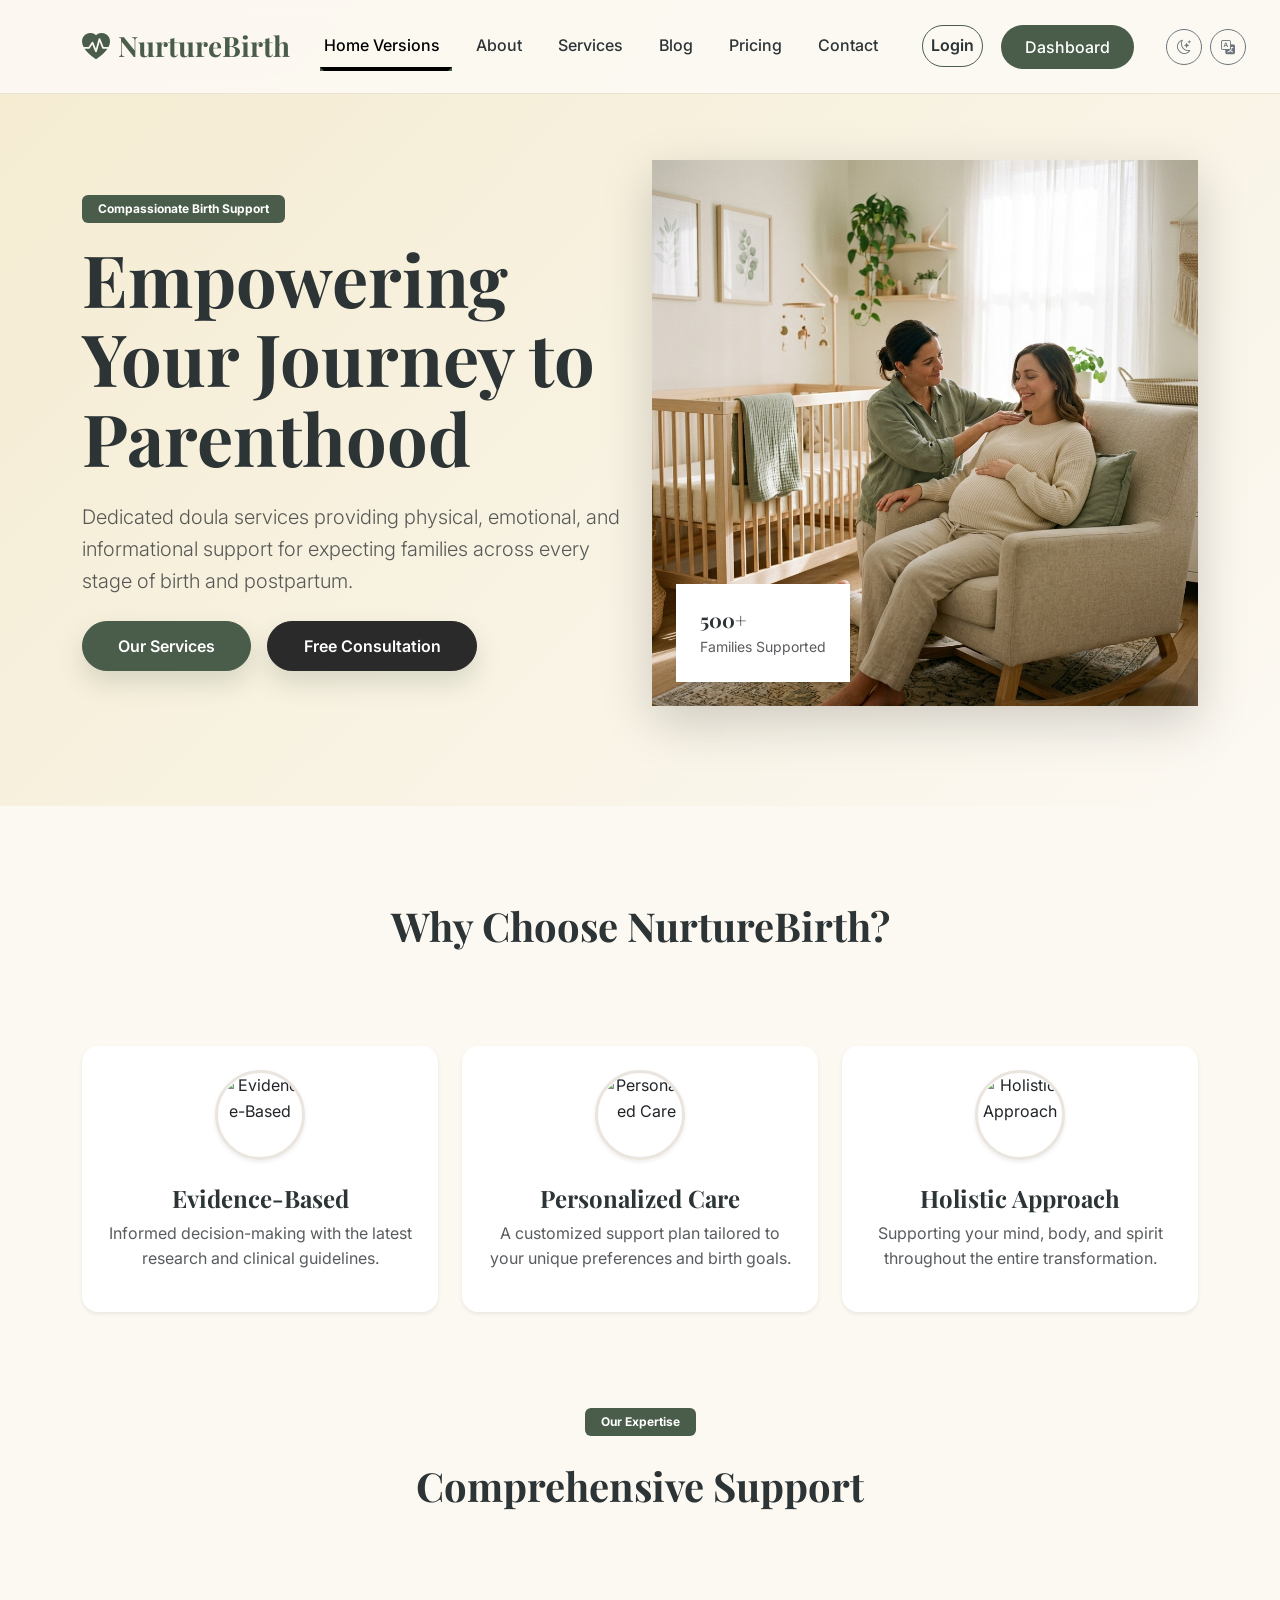
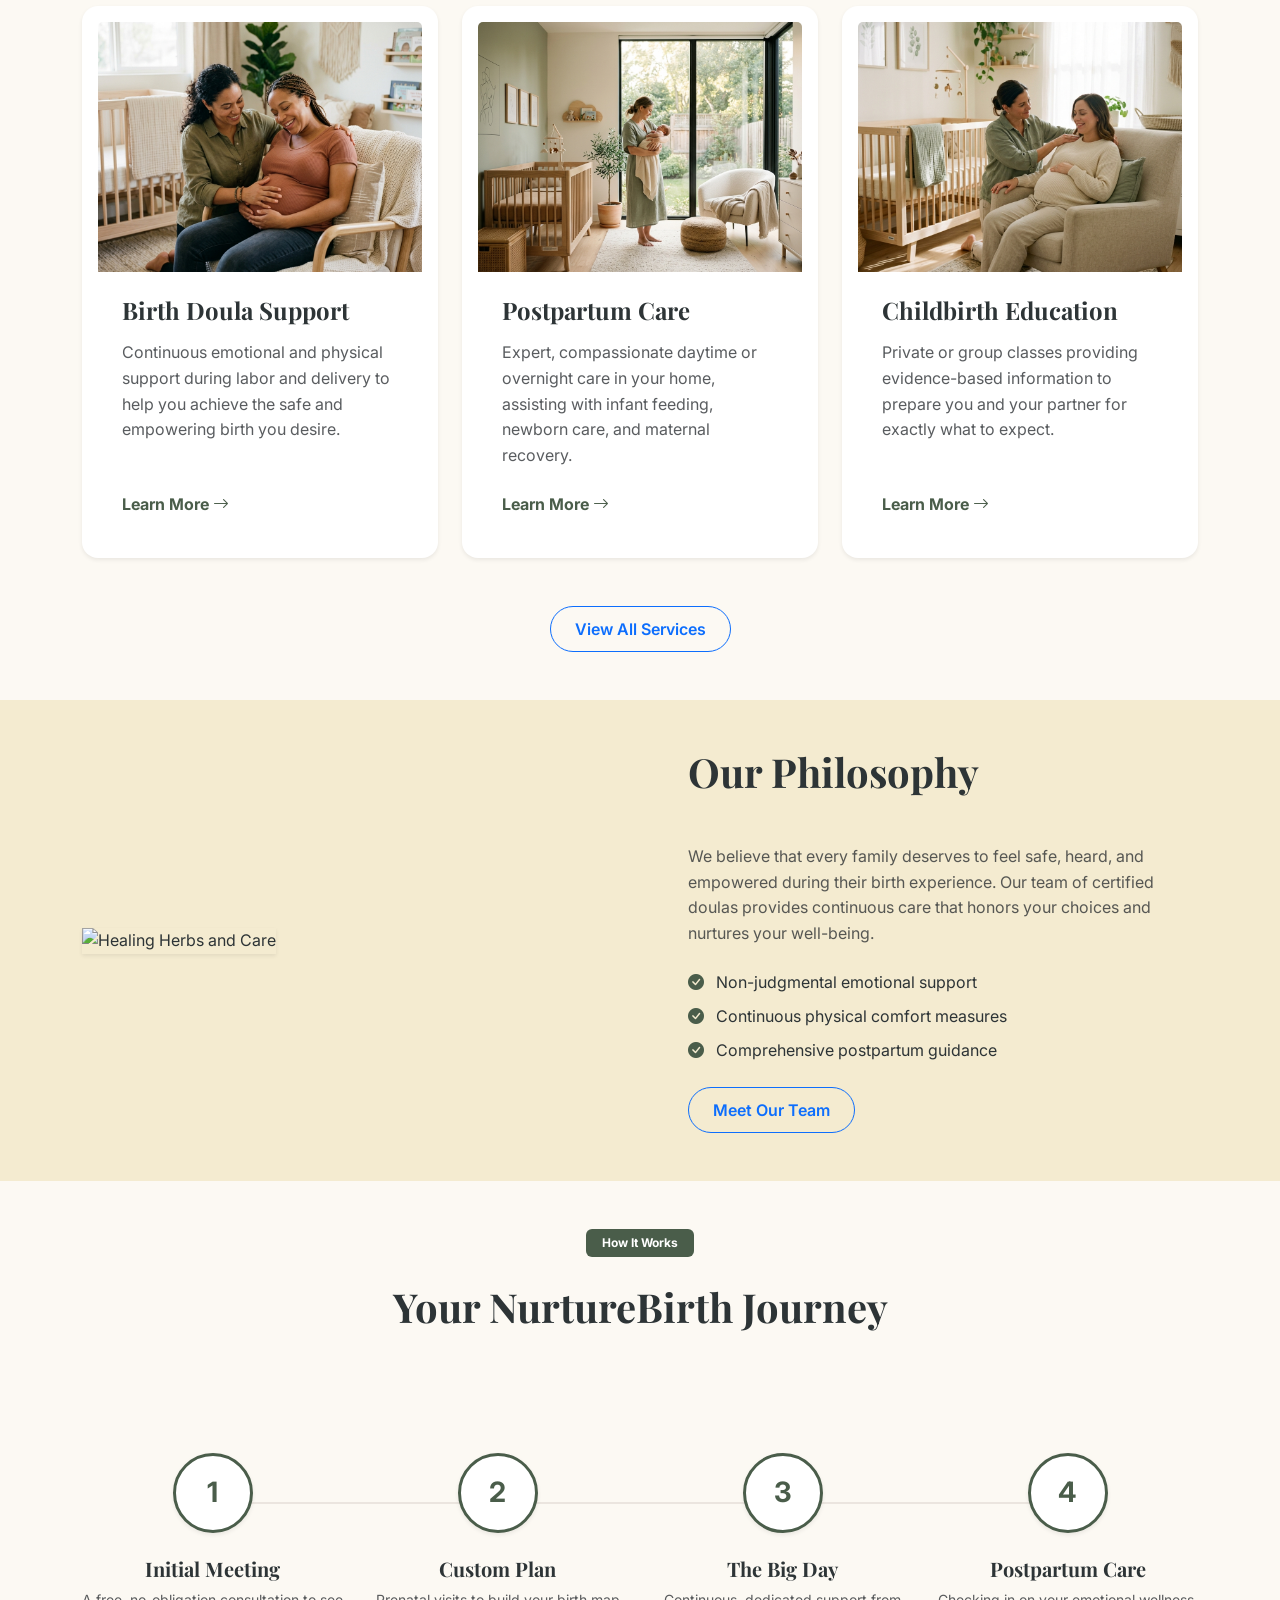
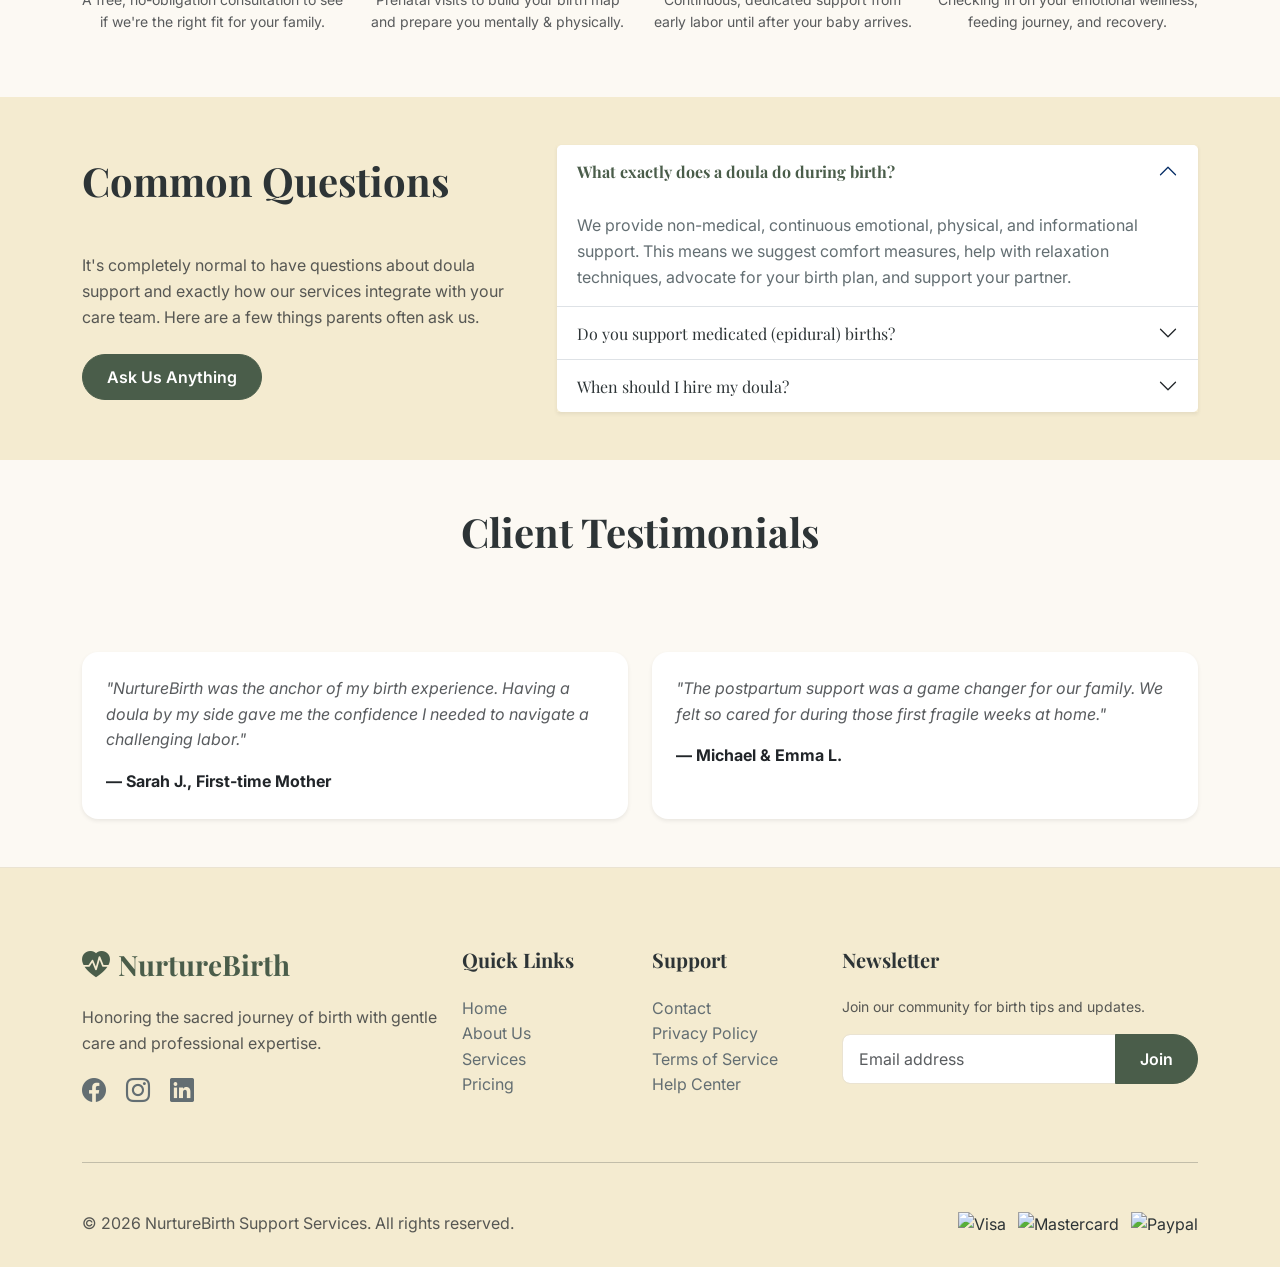
==== index.html @ 56d035b4 "Refresh site content" ====
<!DOCTYPE html>
<html lang="en" data-bs-theme="light">
<head>
    <meta charset="UTF-8">
    <meta name="viewport" content="width=device-width, initial-scale=1.0">
    <title>NurtureBirth | Professional Doula & Birth Support Services</title>
    <meta name="description" content="Empowering families through personalized birth and postpartum support. Your journey to parenthood starts with compassionate care.">
    
    <!-- Bootstrap 5 -->
    <link href="https://cdn.jsdelivr.net/npm/bootstrap@5.3.2/dist/css/bootstrap.min.css" rel="stylesheet">
    <link rel="stylesheet" href="https://cdn.jsdelivr.net/npm/bootstrap-icons@1.11.1/font/bootstrap-icons.css">
    
    <!-- Google Fonts -->
    <link href="https://fonts.googleapis.com/css2?family=Inter:wght@400;500;600;700&family=Playfair+Display:wght@700&display=swap" rel="stylesheet">
    
    <!-- Custom CSS -->
    <link rel="stylesheet" href="assets/css/style.css">
</head>
<body>

    <!-- Preloader -->
    <div id="preloader">
        <div class="loader-leaf"></div>
    </div>

    <!-- Header -->
    <nav class="navbar navbar-expand-xl fixed-top">
        <div class="container">
            <a class="navbar-brand brand-font fs-3 text-primary-color" href="index.html">
                <i class="bi bi-heart-pulse-fill me-2"></i>NurtureBirth
            </a>
            <button class="navbar-toggler" type="button" data-bs-toggle="offcanvas" data-bs-target="#offcanvasNavbar">
                <span class="navbar-toggler-icon"></span>
            </button>
            
            <div class="offcanvas offcanvas-end" id="offcanvasNavbar">
                <div class="offcanvas-header border-bottom">
                    <h5 class="offcanvas-title brand-font">Menu</h5>
                    <button type="button" class="btn-close" data-bs-dismiss="offcanvas"></button>
                </div>
                <div class="offcanvas-body">
                    <ul class="navbar-nav justify-content-end flex-grow-1 pe-3">
                        <li class="nav-item dropdown">
                            <a class="nav-link dropdown-toggle active" aria-current="page" href="#" data-bs-toggle="dropdown">Home Versions</a>
                            <ul class="dropdown-menu border-0 shadow-sm">
                                <li><a class="dropdown-item" href="index.html">Home 1 (Classic)</a></li>
                                <li><a class="dropdown-item" href="home-2.html">Home 2 (Premium)</a></li>
                            </ul>
                        </li>
                        <li class="nav-item"><a class="nav-link" href="about.html">About</a></li>
                        <li class="nav-item"><a class="nav-link" href="services.html">Services</a></li>
                        <li class="nav-item"><a class="nav-link" href="blog.html">Blog</a></li>
                        <li class="nav-item"><a class="nav-link" href="pricing.html">Pricing</a></li>
                        <li class="nav-item"><a class="nav-link" href="contact.html">Contact</a></li>
                        <li class="nav-item ms-lg-3">
                            <a class="nav-link fw-semibold login-btn" href="login.html">Login</a>
                        </li>
                        <li class="nav-item ms-lg-2">
                            <a class="nav-link btn btn-primary px-4 text-white fw-medium" href="dashboard.html">Dashboard</a>
                        </li>
                    </ul>
                    
                    <!-- Theme & RTL Controls -->
                    <div class="d-flex align-items-center mt-3 mt-lg-0 ms-lg-3 gap-2">
                        <button class="btn btn-sm btn-outline-secondary rounded-circle" id="theme-toggle" title="Toggle Theme">
                            <i class="bi bi-moon-stars"></i>
                        </button>
                        <button class="btn btn-sm btn-outline-secondary rounded-circle" id="rtl-toggle" title="Toggle RTL">
                            <i class="bi bi-translate"></i>
                        </button>
                    </div>
                </div>
            </div>
        </div>
    </nav>

    <!-- Hero Section -->
    <section class="hero-section">
        <div class="container">
            <div class="row align-items-center">
                <div class="col-lg-6">
                    <span class="badge bg-primary-color mb-3 px-3 py-2">Compassionate Birth Support</span>
                    <h1 class="hero-title brand-font">Empowering Your Journey to Parenthood</h1>
                    <p class="lead text-muted mb-4">Dedicated doula services providing physical, emotional, and informational support for expecting families across every stage of birth and postpartum.</p>
                    <div class="hero-cta-group d-flex flex-wrap gap-3">
                        <a href="services.html" class="btn btn-primary">Our Services</a>
                        <a href="contact.html" class="btn btn-secondary">Free Consultation</a>
                    </div>
                </div>
                <div class="col-lg-6 mt-5 mt-lg-0">
                    <div class="position-relative">
                        <img src="assets/images/hero_doula_classic.png" alt="Peaceful Nursery Setting" class="img-fluid rounded-lg shadow-lg">
                        <div class="position-absolute bottom-0 start-0 bg-card-theme p-4 m-4 rounded-md shadow-sm d-none d-md-block">
                            <h4 class="h5 brand-font mb-1">500+</h4>
                            <p class="small text-muted mb-0">Families Supported</p>
                        </div>
                    </div>
                </div>
            </div>
        </div>
    </section>

    <!-- Features Section -->
    <section class="py-5 mt-5">
        <div class="container">
            <div class="text-center mb-5">
                <h2 class="section-title text-center d-inline-block">Why Choose NurtureBirth?</h2>
            </div>
            <div class="row g-4">
                <div class="col-md-4">
                    <div class="card bg-card-theme border-0 text-center p-4 h-100 shadow-sm">
                        <div class="mb-4 mx-auto rounded-circle overflow-hidden shadow-sm" style="width: 90px; height: 90px; border: 3px solid #ebe5df;">
                            <img src="https://images.unsplash.com/photo-1559839734-2b71ea197ec2?q=80&w=200&h=200&auto=format&fit=crop" alt="Evidence-Based" class="w-100 h-100" style="object-fit: cover;">
                        </div>
                        <h3 class="h4 brand-font">Evidence-Based</h3>
                        <p class="text-muted">Informed decision-making with the latest research and clinical guidelines.</p>
                    </div>
                </div>
                <div class="col-md-4">
                    <div class="card bg-card-theme border-0 text-center p-4 h-100 shadow-sm">
                        <div class="mb-4 mx-auto rounded-circle overflow-hidden shadow-sm" style="width: 90px; height: 90px; border: 3px solid #ebe5df;">
                            <img src="https://images.unsplash.com/photo-1519689680058-324335c77eba?q=80&w=200&h=200&auto=format&fit=crop" alt="Personalized Care" class="w-100 h-100" style="object-fit: cover;">
                        </div>
                        <h3 class="h4 brand-font">Personalized Care</h3>
                        <p class="text-muted">A customized support plan tailored to your unique preferences and birth goals.</p>
                    </div>
                </div>
                <div class="col-md-4">
                    <div class="card bg-card-theme border-0 text-center p-4 h-100 shadow-sm">
                        <div class="mb-4 mx-auto rounded-circle overflow-hidden shadow-sm" style="width: 90px; height: 90px; border: 3px solid #ebe5df;">
                            <img src="https://images.unsplash.com/photo-1544367567-0f2fcb009e0b?q=80&w=200&h=200&auto=format&fit=crop" alt="Holistic Approach" class="w-100 h-100" style="object-fit: cover;">
                        </div>
                        <h3 class="h4 brand-font">Holistic Approach</h3>
                        <p class="text-muted">Supporting your mind, body, and spirit throughout the entire transformation.</p>
                    </div>
                </div>
            </div>
        </div>
    </section>

    <!-- Services Overview -->
    <section class="py-5">
        <div class="container">
            <div class="section-heading text-center mb-5">
                <span class="badge bg-primary-color mb-3 px-3 py-2">Our Expertise</span>
                <h2 class="section-title text-center d-inline-block">Comprehensive Support</h2>
            </div>
            <div class="row g-4">
                <div class="col-lg-4">
                    <div class="card bg-card-theme border-0 shadow-sm h-100 hover-lift overflow-hidden">
                        <img src="assets/images/card_doula.png" class="card-img-top" alt="Continuous Labor Support" style="height: 250px; object-fit: cover;">
                        <div class="card-body p-4 d-flex flex-column">
                            <h4 class="card-title brand-font mb-3">Birth Doula Support</h4>
                            <p class="card-text text-muted mb-4">Continuous emotional and physical support during labor and delivery to help you achieve the safe and empowering birth you desire.</p>
                            <a href="services.html" class="fw-bold text-primary-color text-decoration-none mt-auto">Learn More <i class="bi bi-arrow-right"></i></a>
                        </div>
                    </div>
                </div>
                <div class="col-lg-4">
                    <div class="card bg-card-theme border-0 shadow-sm h-100 hover-lift overflow-hidden">
                        <img src="assets/images/hero_doula_premium.png" class="card-img-top" alt="Gentle Postpartum Care" style="height: 250px; object-fit: cover;">
                        <div class="card-body p-4 d-flex flex-column">
                            <h4 class="card-title brand-font mb-3">Postpartum Care</h4>
                            <p class="card-text text-muted mb-4">Expert, compassionate daytime or overnight care in your home, assisting with infant feeding, newborn care, and maternal recovery.</p>
                            <a href="services.html" class="fw-bold text-primary-color text-decoration-none mt-auto">Learn More <i class="bi bi-arrow-right"></i></a>
                        </div>
                    </div>
                </div>
                <div class="col-lg-4">
                    <div class="card bg-card-theme border-0 shadow-sm h-100 hover-lift overflow-hidden">
                        <img src="assets/images/hero_doula_classic.png" class="card-img-top" alt="Empowering Childbirth Education" style="height: 250px; object-fit: cover;">
                        <div class="card-body p-4 d-flex flex-column">
                            <h4 class="card-title brand-font mb-3">Childbirth Education</h4>
                            <p class="card-text text-muted mb-4">Private or group classes providing evidence-based information to prepare you and your partner for exactly what to expect.</p>
                            <a href="services.html" class="fw-bold text-primary-color text-decoration-none mt-auto">Learn More <i class="bi bi-arrow-right"></i></a>
                        </div>
                    </div>
                </div>
            </div>
            <div class="text-center mt-5">
                <a href="services.html" class="btn btn-outline-primary">View All Services</a>
            </div>
        </div>
    </section>

    <!-- About Summary -->
    <section class="py-5 bg-soft">
        <div class="container">
            <div class="row align-items-center">
                <div class="col-lg-6 mb-4 mb-lg-0">
                    <img src="https://images.unsplash.com/photo-1584622650111-993a426fbf0a?q=80&w=800&auto=format&fit=crop" alt="Healing Herbs and Care" class="img-fluid rounded-lg shadow-sm">
                </div>
                <div class="col-lg-6 ps-lg-5">
                    <h2 class="section-title">Our Philosophy</h2>
                    <p class="text-muted mb-4">We believe that every family deserves to feel safe, heard, and empowered during their birth experience. Our team of certified doulas provides continuous care that honors your choices and nurtures your well-being.</p>
                    <ul class="list-unstyled mb-4">
                        <li class="mb-2"><i class="bi bi-check-circle-fill text-primary-color me-2"></i> Non-judgmental emotional support</li>
                        <li class="mb-2"><i class="bi bi-check-circle-fill text-primary-color me-2"></i> Continuous physical comfort measures</li>
                        <li class="mb-2"><i class="bi bi-check-circle-fill text-primary-color me-2"></i> Comprehensive postpartum guidance</li>
                    </ul>
                    <a href="about.html" class="btn btn-outline-primary">Meet Our Team</a>
                </div>
            </div>
        </div>
    </section>

    <!-- The Support Journey -->
    <section class="py-5">
        <div class="container">
            <div class="section-heading text-center mb-5">
                <span class="badge bg-primary-color mb-3 px-3 py-2">How It Works</span>
                <h2 class="section-title text-center d-inline-block">Your NurtureBirth Journey</h2>
            </div>
            <div class="row g-4 relative">
                <!-- Connective Line -->
                <div class="col-12 d-none d-lg-block w-100">
                    <div style="height: 2px; background-color: #ebe5df; position: relative; top: 75px; z-index: 0; margin-left: 12.5%; width: 75%;"></div>
                </div>
                <!-- Steps -->
                <div class="col-lg-3 text-center position-relative z-1">
                    <div class="bg-card-theme border rounded-circle d-flex align-items-center justify-content-center mx-auto mb-4 shadow-sm" style="width: 80px; height: 80px; border: 3px solid var(--primary-color) !important;">
                        <span class="fs-3 fw-bold text-primary-color">1</span>
                    </div>
                    <h4 class="brand-font h5">Initial Meeting</h4>
                    <p class="text-muted small">A free, no-obligation consultation to see if we're the right fit for your family.</p>
                </div>
                <div class="col-lg-3 text-center position-relative z-1">
                    <div class="bg-card-theme border rounded-circle d-flex align-items-center justify-content-center mx-auto mb-4 shadow-sm" style="width: 80px; height: 80px; border: 3px solid var(--primary-color) !important;">
                        <span class="fs-3 fw-bold text-primary-color">2</span>
                    </div>
                    <h4 class="brand-font h5">Custom Plan</h4>
                    <p class="text-muted small">Prenatal visits to build your birth map and prepare you mentally & physically.</p>
                </div>
                <div class="col-lg-3 text-center position-relative z-1">
                    <div class="bg-card-theme border rounded-circle d-flex align-items-center justify-content-center mx-auto mb-4 shadow-sm" style="width: 80px; height: 80px; border: 3px solid var(--primary-color) !important;">
                        <span class="fs-3 fw-bold text-primary-color">3</span>
                    </div>
                    <h4 class="brand-font h5">The Big Day</h4>
                    <p class="text-muted small">Continuous, dedicated support from early labor until after your baby arrives.</p>
                </div>
                <div class="col-lg-3 text-center position-relative z-1">
                    <div class="bg-card-theme border rounded-circle d-flex align-items-center justify-content-center mx-auto mb-4 shadow-sm" style="width: 80px; height: 80px; border: 3px solid var(--primary-color) !important;">
                        <span class="fs-3 fw-bold text-primary-color">4</span>
                    </div>
                    <h4 class="brand-font h5">Postpartum Care</h4>
                    <p class="text-muted small">Checking in on your emotional wellness, feeding journey, and recovery.</p>
                </div>
            </div>
        </div>
    </section>

    <!-- FAQ Section -->
    <section class="py-5 bg-soft">
        <div class="container">
            <div class="row align-items-center">
                <div class="col-lg-5 mb-5 mb-lg-0">
                    <h2 class="section-title">Common Questions</h2>
                    <p class="text-muted mb-4">It's completely normal to have questions about doula support and exactly how our services integrate with your care team. Here are a few things parents often ask us.</p>
                    <a href="contact.html" class="btn btn-primary d-none d-lg-inline-block">Ask Us Anything</a>
                </div>
                <div class="col-lg-7">
                    <div class="accordion shadow-sm" id="faqAccordion">
                        <div class="accordion-item border-0 border-bottom">
                            <h2 class="accordion-header">
                                <button class="accordion-button" type="button" data-bs-toggle="collapse" data-bs-target="#faq1">
                                    What exactly does a doula do during birth?
                                </button>
                            </h2>
                            <div id="faq1" class="accordion-collapse collapse show" data-bs-parent="#faqAccordion">
                                <div class="accordion-body">
                                    We provide non-medical, continuous emotional, physical, and informational support. This means we suggest comfort measures, help with relaxation techniques, advocate for your birth plan, and support your partner.
                                </div>
                            </div>
                        </div>
                        <div class="accordion-item border-0 border-bottom">
                            <h2 class="accordion-header">
                                <button class="accordion-button collapsed" type="button" data-bs-toggle="collapse" data-bs-target="#faq2">
                                    Do you support medicated (epidural) births?
                                </button>
                            </h2>
                            <div id="faq2" class="accordion-collapse collapse" data-bs-parent="#faqAccordion">
                                <div class="accordion-body">
                                    Absolutely. A doula is beneficial for all types of birth. If you plan for an epidural, we help you labor comfortably beforehand, suggest resting positions that encourage labor progress, and guide pushing later on.
                                </div>
                            </div>
                        </div>
                        <div class="accordion-item border-0">
                            <h2 class="accordion-header">
                                <button class="accordion-button collapsed" type="button" data-bs-toggle="collapse" data-bs-target="#faq3">
                                    When should I hire my doula?
                                </button>
                            </h2>
                            <div id="faq3" class="accordion-collapse collapse" data-bs-parent="#faqAccordion">
                                <div class="accordion-body">
                                    We recommend securing a doula early in your second trimester (around 12-20 weeks). This gives us plenty of time to get to know one another, map out your preferences, and build mutual trust. However, we also take on late transfers when availability permits.
                                </div>
                            </div>
                        </div>
                    </div>
                </div>
            </div>
            <div class="text-center mt-5 d-lg-none">
                <a href="contact.html" class="btn btn-primary">Ask Us Anything</a>
            </div>
        </div>
    </section>

    <!-- Testimonials -->
    <section class="py-5">
        <div class="container">
            <div class="text-center mb-5">
                <h2 class="section-title text-center d-inline-block">Client Testimonials</h2>
            </div>
            <div class="row g-4">
                <div class="col-md-6">
                    <div class="card bg-card-theme p-4 border-0 shadow-sm">
                        <p class="fst-italic text-muted mb-3">"NurtureBirth was the anchor of my birth experience. Having a doula by my side gave me the confidence I needed to navigate a challenging labor."</p>
                        <div class="d-flex align-items-center">
                            <div class="fw-bold">— Sarah J., First-time Mother</div>
                        </div>
                    </div>
                </div>
                <div class="col-md-6">
                    <div class="card bg-card-theme p-4 border-0 shadow-sm">
                        <p class="fst-italic text-muted mb-3">"The postpartum support was a game changer for our family. We felt so cared for during those first fragile weeks at home."</p>
                        <div class="d-flex align-items-center">
                            <div class="fw-bold">— Michael & Emma L.</div>
                        </div>
                    </div>
                </div>
            </div>
        </div>
    </section>

    <!-- Footer -->
    <footer class="footer">
        <div class="container">
            <div class="row g-4">
                <div class="col-lg-4">
                    <h3 class="brand-font mb-4 text-primary-color"><i class="bi bi-heart-pulse-fill me-2"></i>NurtureBirth</h3>
                    <p class="text-muted">Honoring the sacred journey of birth with gentle care and professional expertise.</p>
                    <div class="social-links mt-3">
                        <a href="#" class="me-3 text-muted"><i class="bi bi-facebook fs-4"></i></a>
                        <a href="#" class="me-3 text-muted"><i class="bi bi-instagram fs-4"></i></a>
                        <a href="#" class="text-muted"><i class="bi bi-linkedin fs-4"></i></a>
                    </div>
                </div>
                <div class="col-lg-2">
                    <h5 class="fw-bold mb-4">Quick Links</h5>
                    <ul class="list-unstyled">
                        <li><a href="index.html" class="footer-link">Home</a></li>
                        <li><a href="about.html" class="footer-link">About Us</a></li>
                        <li><a href="services.html" class="footer-link">Services</a></li>
                        <li><a href="pricing.html" class="footer-link">Pricing</a></li>
                    </ul>
                </div>
                <div class="col-lg-2">
                    <h5 class="fw-bold mb-4">Support</h5>
                    <ul class="list-unstyled">
                        <li><a href="contact.html" class="footer-link">Contact</a></li>
                        <li><a href="#" class="footer-link">Privacy Policy</a></li>
                        <li><a href="#" class="footer-link">Terms of Service</a></li>
                        <li><a href="404.html" class="footer-link">Help Center</a></li>
                    </ul>
                </div>
                <div class="col-lg-4">
                    <h5 class="fw-bold mb-4">Newsletter</h5>
                    <p class="small text-muted">Join our community for birth tips and updates.</p>
                    <form class="needs-validation" novalidate>
                        <div class="input-group">
                            <input type="email" class="form-control" placeholder="Email address" required>
                            <button class="btn btn-primary" type="submit">Join</button>
                        </div>
                    </form>
                </div>
            </div>
            <hr class="my-5 opacity-10">
            <div class="row align-items-center">
                <div class="col-md-6 text-center text-md-start">
                    <p class="mb-0 text-muted">&copy; 2026 NurtureBirth Support Services. All rights reserved.</p>
                </div>
                <div class="col-md-6 text-center text-md-end">
                    <img src="https://img.icons8.com/color/48/000000/visa.png" alt="Visa" width="30" class="me-2">
                    <img src="https://img.icons8.com/color/48/000000/mastercard.png" alt="Mastercard" width="30" class="me-2">
                    <img src="https://img.icons8.com/color/48/000000/paypal.png" alt="Paypal" width="30">
                </div>
            </div>
        </div>
    </footer>

    <!-- Scripts -->
    <script src="https://cdn.jsdelivr.net/npm/bootstrap@5.3.2/dist/js/bootstrap.bundle.min.js"></script>
    <script src="assets/js/main.js"></script>
</body>
</html>
---- assets/css/style.css ----
/* 
    Doula & Birth Support Services - Custom Style Sheet
    Tech Stack: Bootstrap 5 + Vanilla CSS
    Niche: Gentle, Supportive, and Empowering
*/

/* ============================================
   VARIABLES
   ============================================ */
:root {
    /* Brand Colors */
    --primary-color: #4A5D4A; /* Darker Sage Green for accessibility */
    --secondary-color: #F4EBD0; /* Warm Sand */
    --accent-color: #E07A5F; /* Soft Terracotta */
    --hover-color: #4B5320; /* Army Green */
    
    /* Functional Colors (Light Mode) */
    --bg-color: #FCF9F3;
    --text-color: #2D3436; /* Darker for better contrast */
    --text-muted: #636E72;
    --border-color: #EAE3D2;
    --card-bg: #FFFFFF;
    --nav-bg: rgba(252, 249, 243, 0.95);
    --accordion-icon-filter: none;
    
    /* Spacing */
    --spacer: 8px;
    --radius-sm: 8px;
    --radius-md: 16px;
    --radius-lg: 24px;
    
    /* Transitions */
    --transition: all 0.3s cubic-bezier(0.4, 0, 0.2, 1);
}

/* Dark Mode Variables */
[data-bs-theme="dark"] {
    --primary-color: #A3C1A2; 
    --secondary-color: #2D2D2A;
    --accent-color: #FF8A65;
    --hover-color: #A3C1A2; /* Lighter Army Green for dark mode */
    
    --bg-color: #121212;
    --text-color: #F5F5F5;
    --text-muted: #D1D8DB; /* Increased brightness for dark mode contrast */
    --border-color: #2D3436;
    --card-bg: #1E1E1E;
    --nav-bg: rgba(18, 18, 18, 0.95);
    --accordion-icon-filter: invert(1);
    --offcanvas-bg: #1A1A1A;
    --dropdown-bg: #1E1E1E;
}

/* ============================================
   RESET & BASE
   ============================================ */
html {
    scroll-behavior: smooth;
    overflow-x: hidden;
}

body {
    background-color: var(--bg-color);
    color: var(--text-color);
    font-family: 'Inter', system-ui, -apple-system, sans-serif;
    line-height: 1.6;
    margin: 0;
    transition: var(--transition);
}

h1, h2, h3, h4, h5, h6, .brand-font {
    font-family: 'Playfair Display', serif;
    font-weight: 700;
    color: var(--text-color);
}

/* RTL Support */
[dir="rtl"] {
    text-align: right;
}

/* Accessibility */
:focus-visible {
    outline: 2px solid var(--primary-color);
    outline-offset: 4px;
}

/* ============================================
   TYPOGRAPHY
   ============================================ */
.section-title {
    font-size: 2.5rem;
    position: relative;
    margin-bottom: 2rem;
    padding-bottom: 1rem;
}

.section-heading {
    display: flex;
    flex-direction: column;
    align-items: center;
    gap: 0.6rem;
}

.mission-icon {
    color: var(--primary-color);
    font-size: 1.5rem;
}

.support-journey-frame {
    background-color: var(--secondary-color);
    border-radius: var(--radius-lg);
    padding: clamp(2rem, 3vw, 3.5rem);
    border: 1px solid rgba(56, 49, 35, 0.15);
    box-shadow: 0 25px 60px rgba(0, 0, 0, 0.08);
}

.support-journey-card {
    background-color: #fff;
    border-radius: var(--radius-sm);
    border: 1px solid rgba(74, 93, 74, 0.1);
    min-height: 220px;
    display: flex;
    flex-direction: column;
    justify-content: center;
    padding: 2rem 1.75rem;
    transition: var(--transition);
}

.support-journey-card:hover {
    border-color: rgba(74, 93, 74, 0.35);
    box-shadow: 0 20px 30px rgba(0, 0, 0, 0.08);
}

@media (max-width: 992px) {
    .support-journey-frame {
        padding: 1.5rem;
    }

    .support-journey-card {
        min-height: auto;
        padding: 1.5rem;
    }
}

.review-controls .carousel-control-prev,
.review-controls .carousel-control-next {
    position: static;
    width: auto;
    height: auto;
    transform: none;
}

.review-controls .carousel-control-prev-icon,
.review-controls .carousel-control-next-icon {
    width: 30px;
    height: 30px;
    background-size: 100% 100%;
    background-position: center;
    background-repeat: no-repeat;
}

.review-controls button {
    box-shadow: 0 10px 30px rgba(0, 0, 0, 0.25);
}

@media (max-width: 768px) {
    .review-controls {
        gap: 1rem;
    }
}

.article-hero {
    height: 160px;
    border-radius: 1rem;
    display: flex;
    align-items: center;
    justify-content: center;
    background-size: cover;
    background-position: center;
    margin: 0;
    box-shadow: inset 0 0 0 1px rgba(255, 255, 255, 0.5);
}

.article-hero i {
    display: none;
}

.article-hero--birth-support {
    background: url('https://images.unsplash.com/photo-1559839734-2b71ea197ec2?auto=format&fit=crop&w=600&q=80') center/cover;
}

.article-hero--breastfeeding {
    background: url('https://images.unsplash.com/photo-1519689680058-324335c77eba?auto=format&fit=crop&w=600&q=80') center/cover;
}

.article-hero--partner {
    background: url('https://images.unsplash.com/photo-1544367567-0f2fcb009e0b?auto=format&fit=crop&w=600&q=80') center/cover;
}

.article-hero--wellness {
    background: url('https://images.unsplash.com/photo-1506126613408-eca07ce68773?auto=format&fit=crop&w=600&q=80') center/cover;
}

.article-hero--sleep {
    background: url('https://images.unsplash.com/photo-1541781774459-bb2af2f05b55?auto=format&fit=crop&w=600&q=80') center/cover;
}

.article-hero--nutrition {
    background: url('https://images.unsplash.com/photo-1512621776951-a57141f2eefd?auto=format&fit=crop&w=600&q=80') center/cover;
}

.team-row {
    align-items: stretch;
    justify-content: center;
}

.team-card-body {
    display: flex;
    flex-direction: column;
    justify-content: space-between;
    min-height: 220px;
}

/* ============================================
   COMPONENTS
   ============================================ */

/* Buttons */
.btn {
    padding: 10px 24px;
    border-radius: 30px;
    font-weight: 600;
    transition: var(--transition);
}

.btn-primary {
    background-color: var(--primary-color);
    border-color: var(--primary-color);
    color: #fff;
}

.btn-primary:hover, .btn-primary:focus {
    background-color: #769075;
    border-color: #769075;
    transform: translateY(-2px);
    box-shadow: 0 4px 12px rgba(142, 172, 141, 0.3);
}

.btn-secondary {
    background-color: var(--secondary-color);
    border-color: var(--secondary-color);
    color: var(--text-color);
}

.btn-secondary:hover {
    background-color: #E6DBC0;
    border-color: #E6DBC0;
}

.login-btn {
    border-radius: 999px;
    padding: 0.45rem 1.6rem;
    border: 1px solid var(--primary-color);
    background-color: transparent;
    color: var(--primary-color);
    font-weight: 600;
    transition: var(--transition);
}

.login-btn:hover,
.login-btn:focus-visible {
    background-color: var(--primary-color);
    color: #fff;
    box-shadow: 0 0 0 6px rgba(74, 93, 74, 0.15);
    text-decoration: none;
}

/* Icon Toggle Buttons */
#theme-toggle, #rtl-toggle {
    width: 36px;
    height: 36px;
    padding: 0;
    display: inline-flex;
    align-items: center;
    justify-content: center;
    transition: var(--transition);
}

[data-bs-theme="dark"] #theme-toggle, 
[data-bs-theme="dark"] #rtl-toggle {
    border-color: rgba(255, 255, 255, 0.2);
    color: var(--text-color);
}

[data-bs-theme="dark"] #theme-toggle:hover, 
[data-bs-theme="dark"] #rtl-toggle:hover {
    background-color: var(--primary-color);
    border-color: var(--primary-color);
    color: #000; /* Dark text on light sage background */
}

/* Navbar */
.navbar {
    background-color: var(--nav-bg);
    backdrop-filter: blur(10px);
    border-bottom: 1px solid var(--border-color);
    padding: 1.2rem 0;
    transition: all 0.4s ease; /* Added for smooth scrolling effect */
}

[data-bs-theme="dark"] .navbar {
    border-bottom: 1px solid rgba(255, 255, 255, 0.1);
}

.navbar.scrolled {
    padding: 0.8rem 0;
    box-shadow: 0 4px 20px rgba(0,0,0,0.05);
}

.nav-link:not(.btn) {
    font-weight: 500;
    color: var(--text-color); /* Removed !important to allow utility overrides */
    margin: 0 10px;
    position: relative;
    transition: var(--transition);
}

/* Specific support for transparent navbars with light backgrounds (Home 2) */
.navbar-dark.bg-transparent .nav-link:not(.btn) {
    color: rgba(255, 255, 255, 0.9) !important;
}

.navbar-dark.bg-transparent .nav-link:not(.btn).active,
.navbar-dark.bg-transparent .nav-link:not(.btn):hover {
    color: #fff !important;
}

/* Ensure theme buttons match transparent navbar theme */
.navbar-dark.bg-transparent #theme-toggle,
.navbar-dark.bg-transparent #rtl-toggle {
    border-color: rgba(255, 255, 255, 0.3) !important;
    color: #fff !important;
}

.nav-link::after {
    content: '';
    position: absolute;
    width: 0;
    height: 3px; /* Slightly thicker as per reference image */
    bottom: -5px;
    left: 0;
    background-color: var(--primary-color);
    transition: width 0.3s;
}

.nav-link.active::after, .nav-link:hover::after {
    width: 100%;
}

/* Social Links */
.social-links a,
.social-links a i {
    color: var(--text-muted) !important;
    transition: var(--transition);
    display: inline-block;
}

.social-links a:hover,
.social-links a:hover i {
    color: var(--hover-color) !important;
    transform: translateY(-3px);
}

/* Contact Page — Location & Hours icons */
.contact-icon-wrap {
    width: 52px;
    height: 52px;
    border-radius: 50%;
    background-color: var(--primary-color);
    display: inline-flex;
    align-items: center;
    justify-content: center;
    box-shadow: 0 8px 24px rgba(74, 93, 74, 0.22);
    transition: var(--transition);
}

.contact-icon-wrap i {
    font-size: 1.2rem;
    color: #fff;
    line-height: 1;
}

.d-flex:hover > .contact-icon-wrap {
    box-shadow: 0 12px 32px rgba(74, 93, 74, 0.35);
    transform: translateY(-2px);
}

.brand-social-links {
    gap: 1.25rem;
}

.brand-social-links .social-icon {
    width: 64px;
    height: 64px;
    border-radius: 50%;
    border: 2px solid var(--border-color);
    background-color: var(--card-bg);
    display: inline-flex;
    align-items: center;
    justify-content: center;
    transition: var(--transition);
    padding: 0.5rem;
    box-shadow: 0 10px 20px rgba(74, 93, 74, 0.12);
}

.brand-social-links .social-icon img {
    width: 34px;
    height: 34px;
    filter: grayscale(1);
    transition: filter 0.3s ease, transform 0.3s ease;
}

.brand-social-links .social-icon:hover {
    border-color: var(--primary-color);
    box-shadow: 0 16px 30px rgba(74, 93, 74, 0.2);
}

.brand-social-links .social-icon:hover img {
    filter: grayscale(0);
    transform: scale(1.08);
}

.brand-social-links .social-icon:focus-visible {
    outline: 3px solid rgba(74, 93, 74, 0.4);
    outline-offset: 3px;
}

.icon-box .bi {
    font-size: 1.5rem;
    line-height: 1;
}

.article-badge {
    background-color: var(--primary-color);
    color: #fff;
    border-radius: 999px;
    padding: 0.15rem 0.9rem;
    font-size: 0.75rem;
}

/* Cards */
.card {
    background-color: var(--card-bg);
    border: 1px solid var(--border-color);
    border-radius: var(--radius-md);
    padding: 1rem;
    transition: var(--transition);
    height: 100%;
}

.card:hover {
    transform: translateY(-8px);
    box-shadow: 0 12px 30px rgba(0,0,0,0.08);
}

/* Accordion */
.accordion-item {
    background-color: var(--card-bg);
    border-color: var(--border-color);
}

.accordion-button {
    background-color: var(--card-bg);
    color: var(--text-color);
}

.accordion-button:not(.collapsed) {
    background-color: var(--card-bg);
    color: var(--primary-color);
    font-weight: 700;
    box-shadow: none;
}

.accordion-button::after {
    filter: var(--accordion-icon-filter);
}

.accordion-body {
    color: var(--text-muted);
}

/* Form Controls */
.form-control, .form-select {
    background-color: var(--card-bg);
    border: 1px solid var(--border-color);
    border-radius: var(--radius-sm);
    padding: 12px 16px;
    color: var(--text-color);
}

.form-control:focus {
    background-color: var(--card-bg);
    border-color: var(--primary-color);
    box-shadow: 0 0 0 4px rgba(142, 172, 141, 0.1);
    color: var(--text-color);
}

/* Theme Utilities */
.bg-theme { background-color: var(--bg-color) !important; }
.bg-card-theme { background-color: var(--card-bg) !important; }
.text-theme { color: var(--text-color) !important; }
.text-muted-theme { color: var(--text-muted) !important; }

/* Sticky Nav for Dark Mode */
[data-bs-theme="dark"] .navbar.bg-white {
    background-color: var(--card-bg) !important;
}

[data-bs-theme="dark"] .bg-white {
    background-color: var(--card-bg) !important;
    color: var(--text-color) !important;
}

[data-bs-theme="dark"] .text-muted {
    color: var(--text-muted) !important;
}

[data-bs-theme="dark"] .offcanvas,
[data-bs-theme="dark"] .dropdown-menu {
    background-color: var(--card-bg) !important;
    border: 1px solid var(--border-color) !important;
}

[data-bs-theme="dark"] .btn-close {
    filter: invert(1) grayscale(100%) brightness(200%);
}

[data-bs-theme="dark"] .bg-opacity-10 {
    --bs-bg-opacity: 0.2; /* Increase icon-box visibility in dark mode */
}

/* ============================================
   SECTIONS
   ============================================ */

/* Hero */
.hero-section {
    padding: 160px 0 100px;
    background: linear-gradient(135deg, var(--secondary-color) 0%, var(--bg-color) 100%);
    position: relative;
    overflow: hidden;
}

.hero-title {
    font-size: clamp(2.5rem, 8vw, 4.5rem);
    line-height: 1.1;
    margin-bottom: 1.5rem;
}

.hero-cta-group .btn {
    border-radius: 999px;
    padding: 0.75rem 2.2rem;
    font-weight: 600;
    min-width: 150px;
    box-shadow: 0 12px 25px rgba(74, 93, 74, 0.18);
}

.hero-cta-group .btn-secondary {
    background-color: #2a2a2a;
    border-color: #2a2a2a;
    color: #fff;
}

.hero-cta-group .btn-secondary:hover,
.hero-cta-group .btn-secondary:focus-visible {
    background-color: #151515;
    border-color: #151515;
    color: #fff;
}

@media (max-width: 768px) {
    .hero-cta-group {
        flex-direction: column;
        align-items: stretch;
    }

    .hero-cta-group .btn {
        width: 100%;
        min-width: auto;
    }
}

/* Preloader */
#preloader {
    position: fixed;
    top: 0; left: 0; width: 100%; height: 100%;
    background: var(--bg-color);
    z-index: 9999;
    display: flex;
    align-items: center; justify-content: center;
    transition: opacity 0.5s ease-out;
}

.loader-leaf {
    width: 40px; height: 40px;
    border: 4px solid var(--primary-color);
    border-radius: 50% 0 50% 0;
    animation: rotate 2s infinite ease-in-out;
}

@keyframes rotate {
    0% { transform: rotate(0deg); }
    100% { transform: rotate(360deg); }
}

/* ============================================
   FOOTER
   ============================================ */
.footer {
    background-color: var(--secondary-color);
    padding: 80px 0 30px;
    border-top: 1px solid var(--border-color);
}

.footer-link {
    color: var(--text-muted);
    text-decoration: none;
    transition: var(--transition);
}

.footer-link:hover {
    color: var(--hover-color);
}

/* ============================================
   UTILITIES
   ============================================ */
.text-primary-color { color: var(--primary-color); }
.bg-primary-color { background-color: var(--primary-color); }
.bg-accent-color { background-color: var(--accent-color) !important; }
.bg-soft { background-color: var(--secondary-color); }

.rounded-circle { border-radius: 50% !important; }

/* Responsive adjustments */
@media (max-width: 640px) {
    .section-title { font-size: 1.8rem; }
    .hero-section { padding: 120px 0 60px; }
    .hero-title { font-size: 2.2rem; }
}
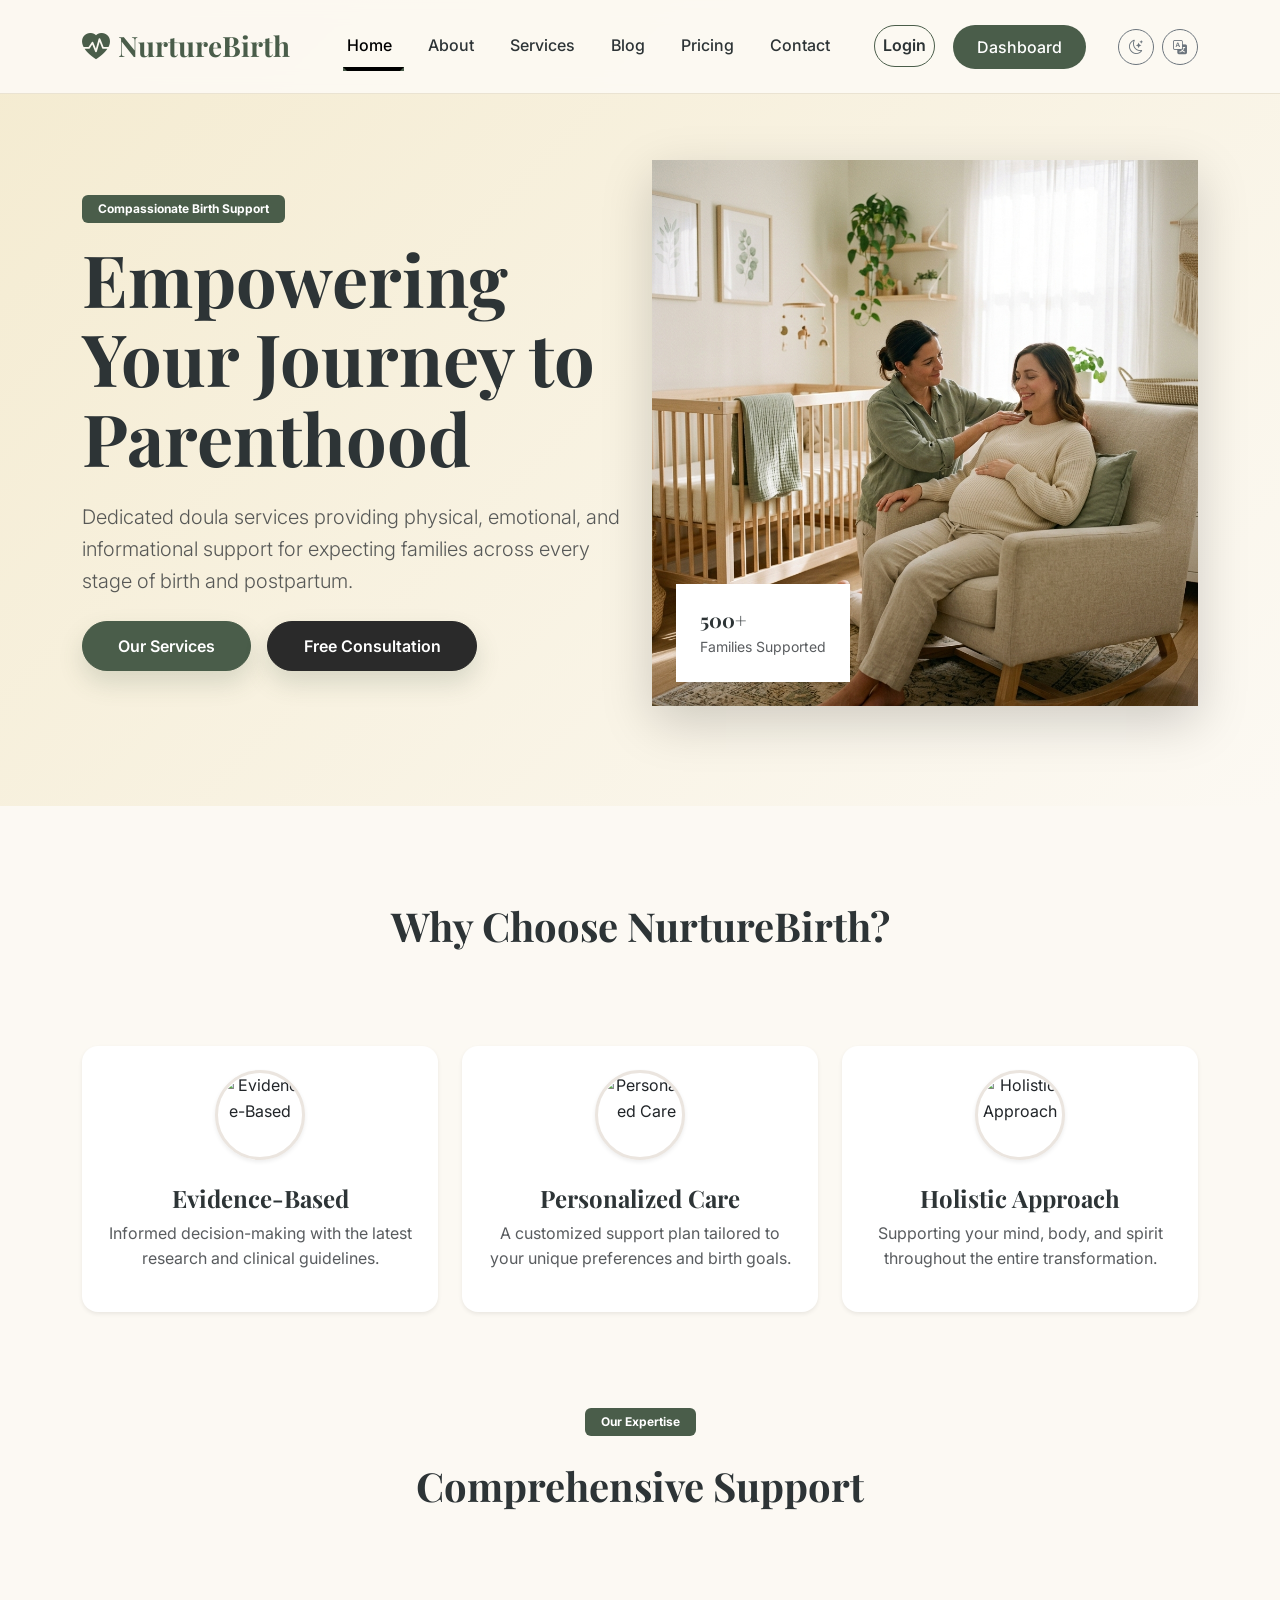
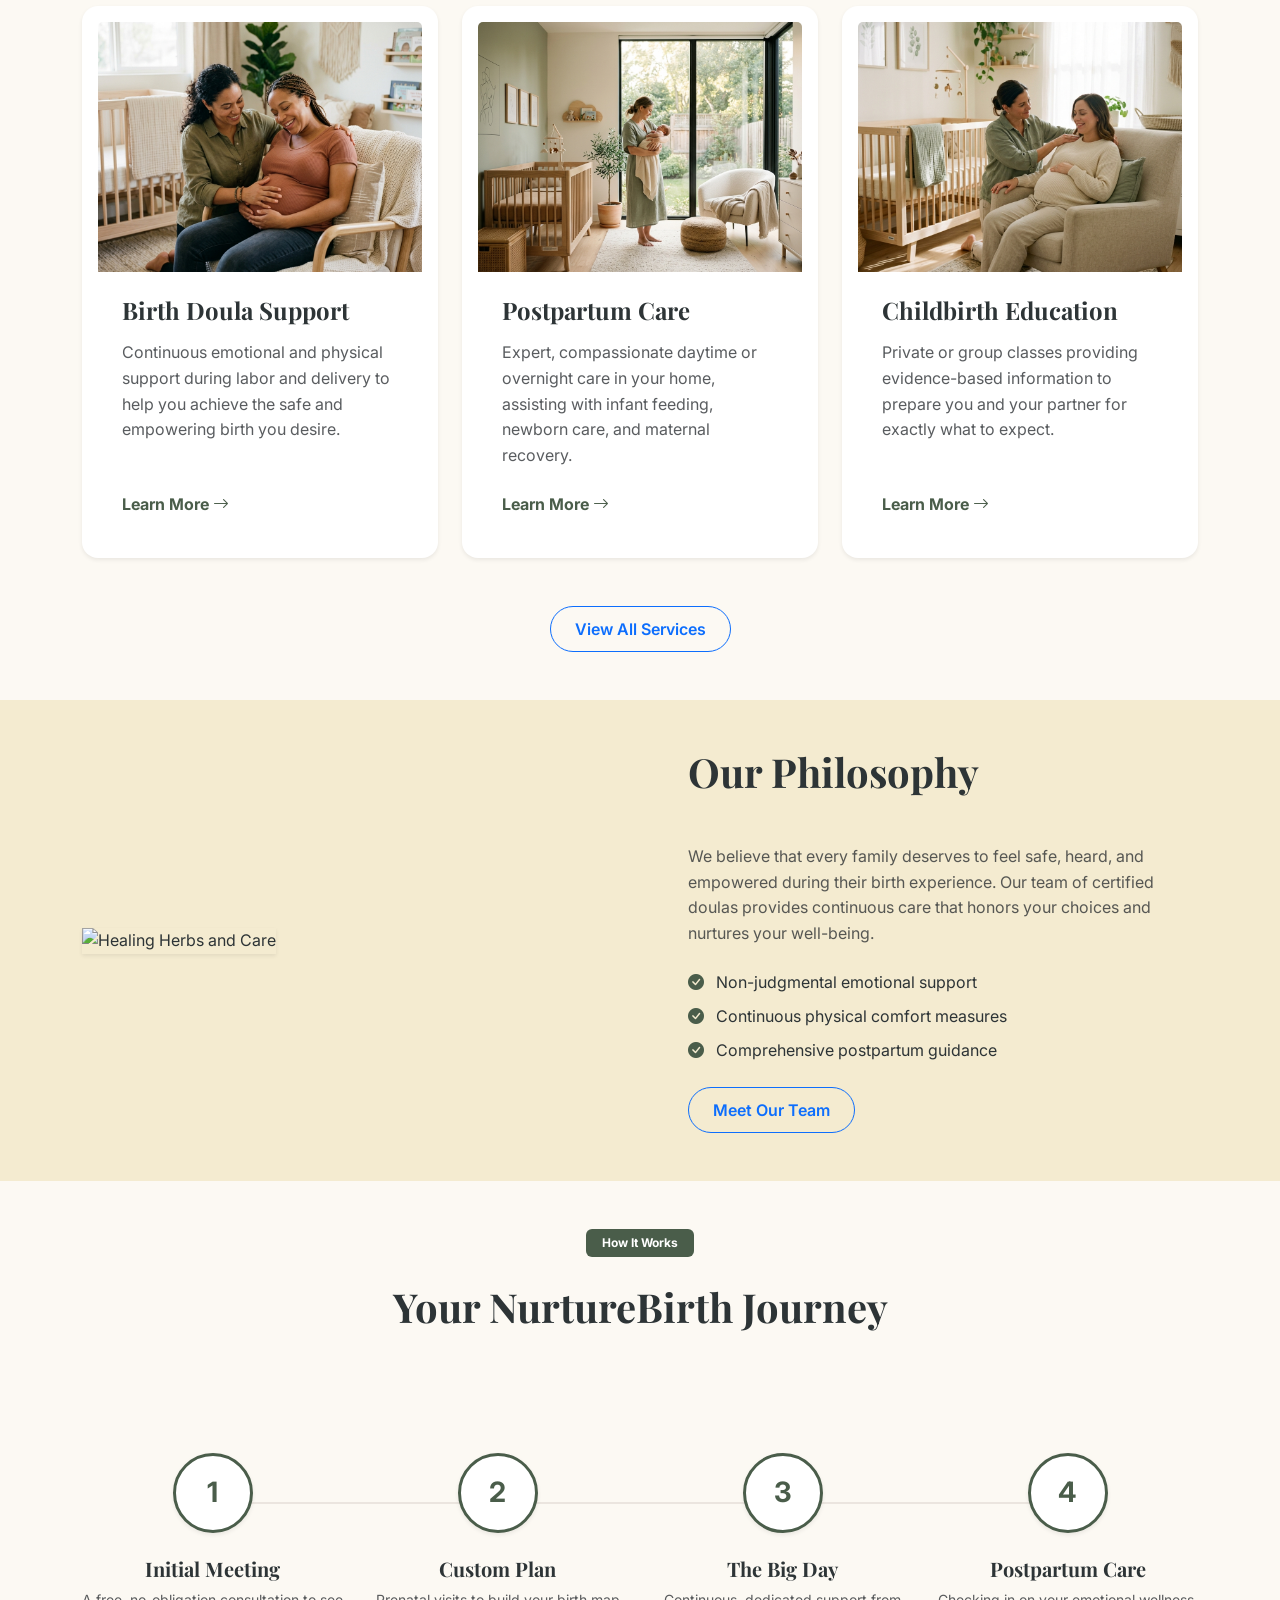
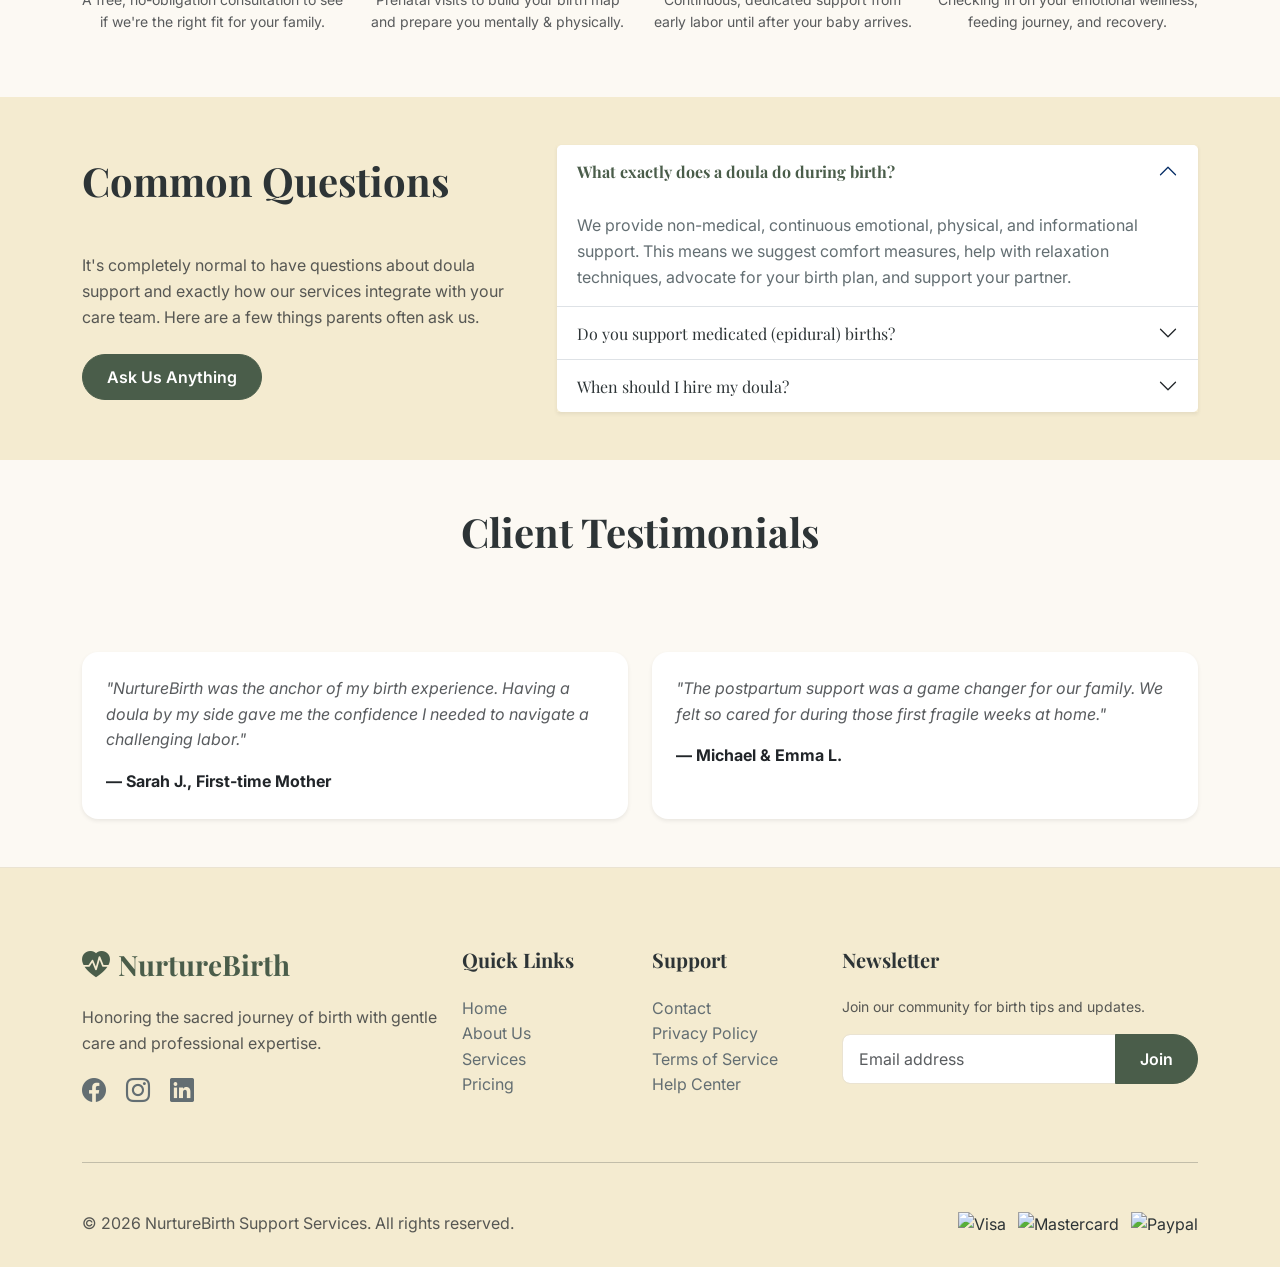
==== commit 55b62a2d: "Label home dropdown" ====
--- a/index.html
+++ b/index.html
@@ -12,6 +12,7 @@
     
     <!-- Google Fonts -->
     <link href="https://fonts.googleapis.com/css2?family=Inter:wght@400;500;600;700&family=Playfair+Display:wght@700&display=swap" rel="stylesheet">
+    <link rel="icon" href="assets/images/favicon.png" type="image/png">
     
     <!-- Custom CSS -->
     <link rel="stylesheet" href="assets/css/style.css">
@@ -29,19 +30,19 @@
             <a class="navbar-brand brand-font fs-3 text-primary-color" href="index.html">
                 <i class="bi bi-heart-pulse-fill me-2"></i>NurtureBirth
             </a>
-            <button class="navbar-toggler" type="button" data-bs-toggle="offcanvas" data-bs-target="#offcanvasNavbar">
+            <button class="navbar-toggler" type="button" data-bs-toggle="offcanvas" data-bs-target="#offcanvasNavbar" aria-controls="offcanvasNavbar" aria-expanded="false" aria-label="Toggle navigation">
                 <span class="navbar-toggler-icon"></span>
             </button>
             
-            <div class="offcanvas offcanvas-end" id="offcanvasNavbar">
+            <div class="offcanvas offcanvas-end" id="offcanvasNavbar" tabindex="-1" aria-labelledby="offcanvasNavbarLabel">
                 <div class="offcanvas-header border-bottom">
-                    <h5 class="offcanvas-title brand-font">Menu</h5>
+                    <h5 class="offcanvas-title brand-font" id="offcanvasNavbarLabel">Menu</h5>
                     <button type="button" class="btn-close" data-bs-dismiss="offcanvas"></button>
                 </div>
                 <div class="offcanvas-body">
                     <ul class="navbar-nav justify-content-end flex-grow-1 pe-3">
                         <li class="nav-item dropdown">
-                            <a class="nav-link dropdown-toggle active" aria-current="page" href="#" data-bs-toggle="dropdown">Home Versions</a>
+                            <a class="nav-link dropdown-toggle active" aria-current="page" href="#" data-bs-toggle="dropdown">Home</a>
                             <ul class="dropdown-menu border-0 shadow-sm">
                                 <li><a class="dropdown-item" href="index.html">Home 1 (Classic)</a></li>
                                 <li><a class="dropdown-item" href="home-2.html">Home 2 (Premium)</a></li>
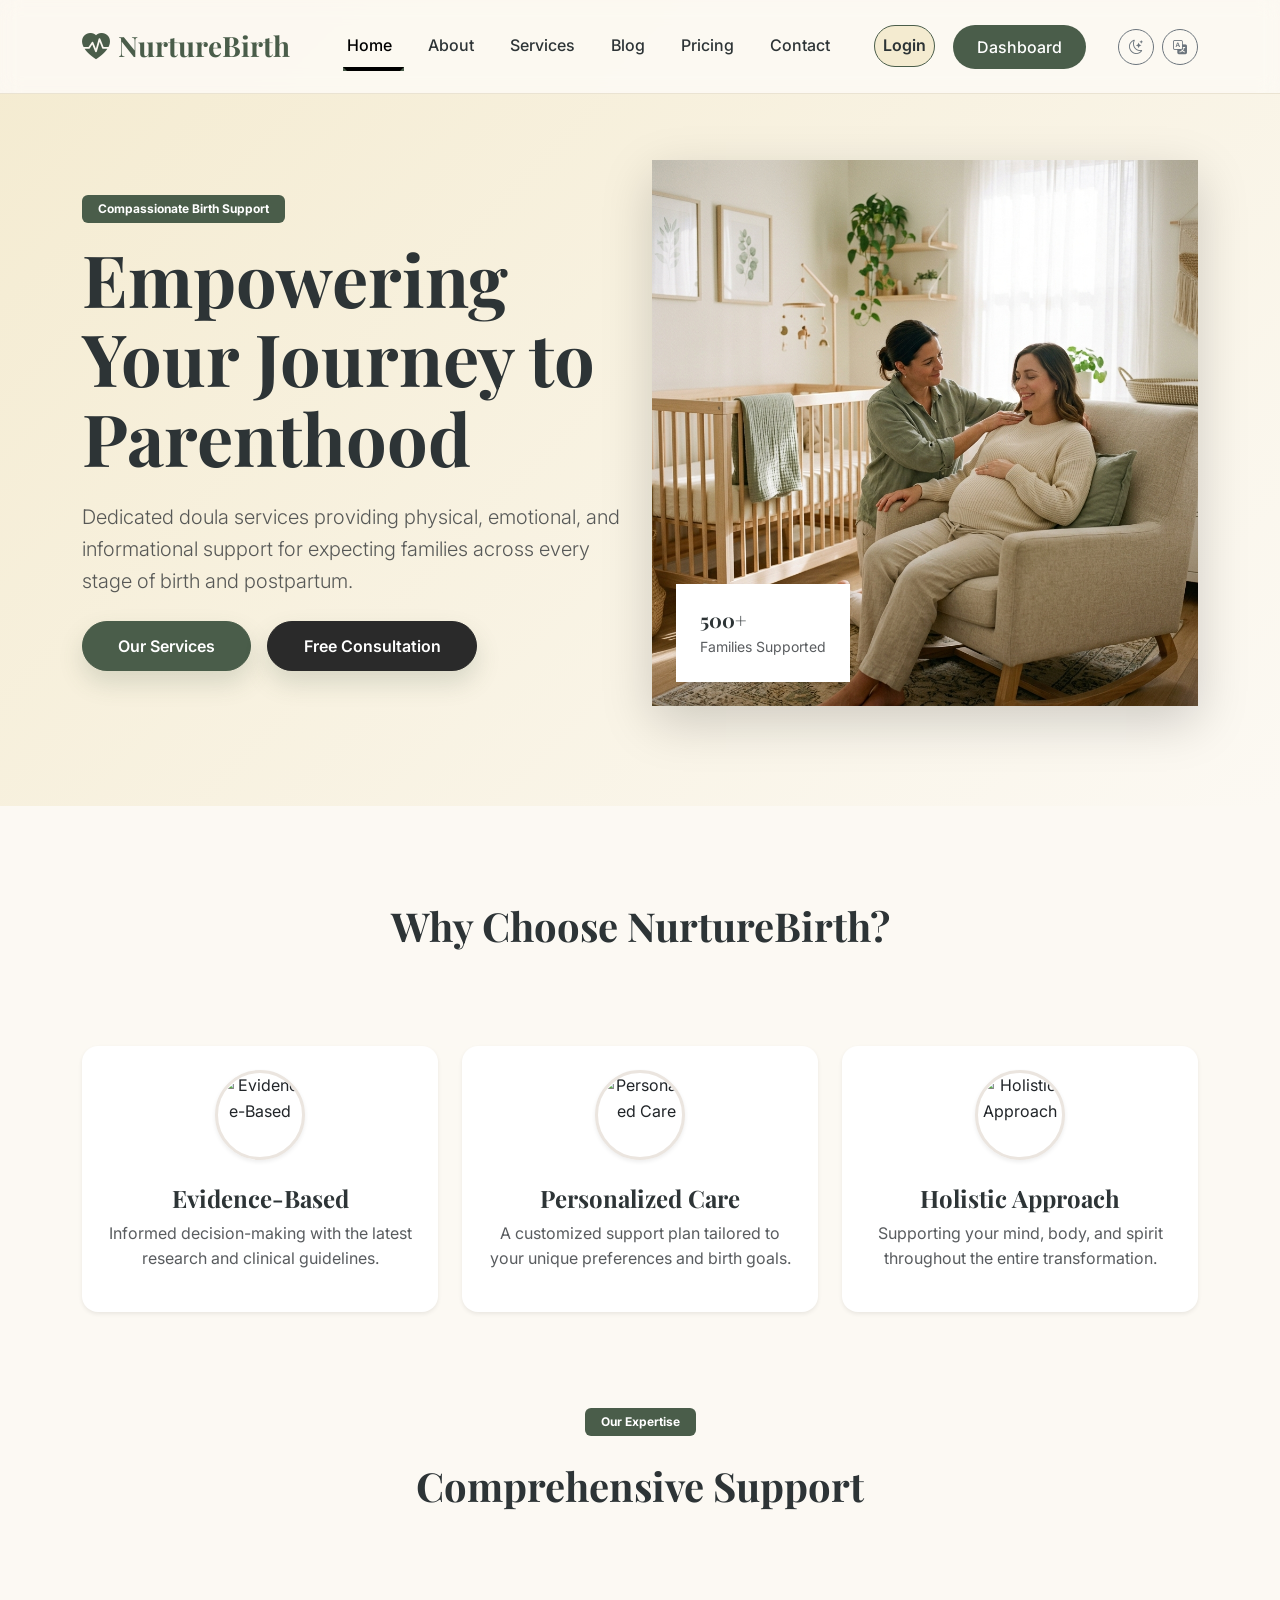
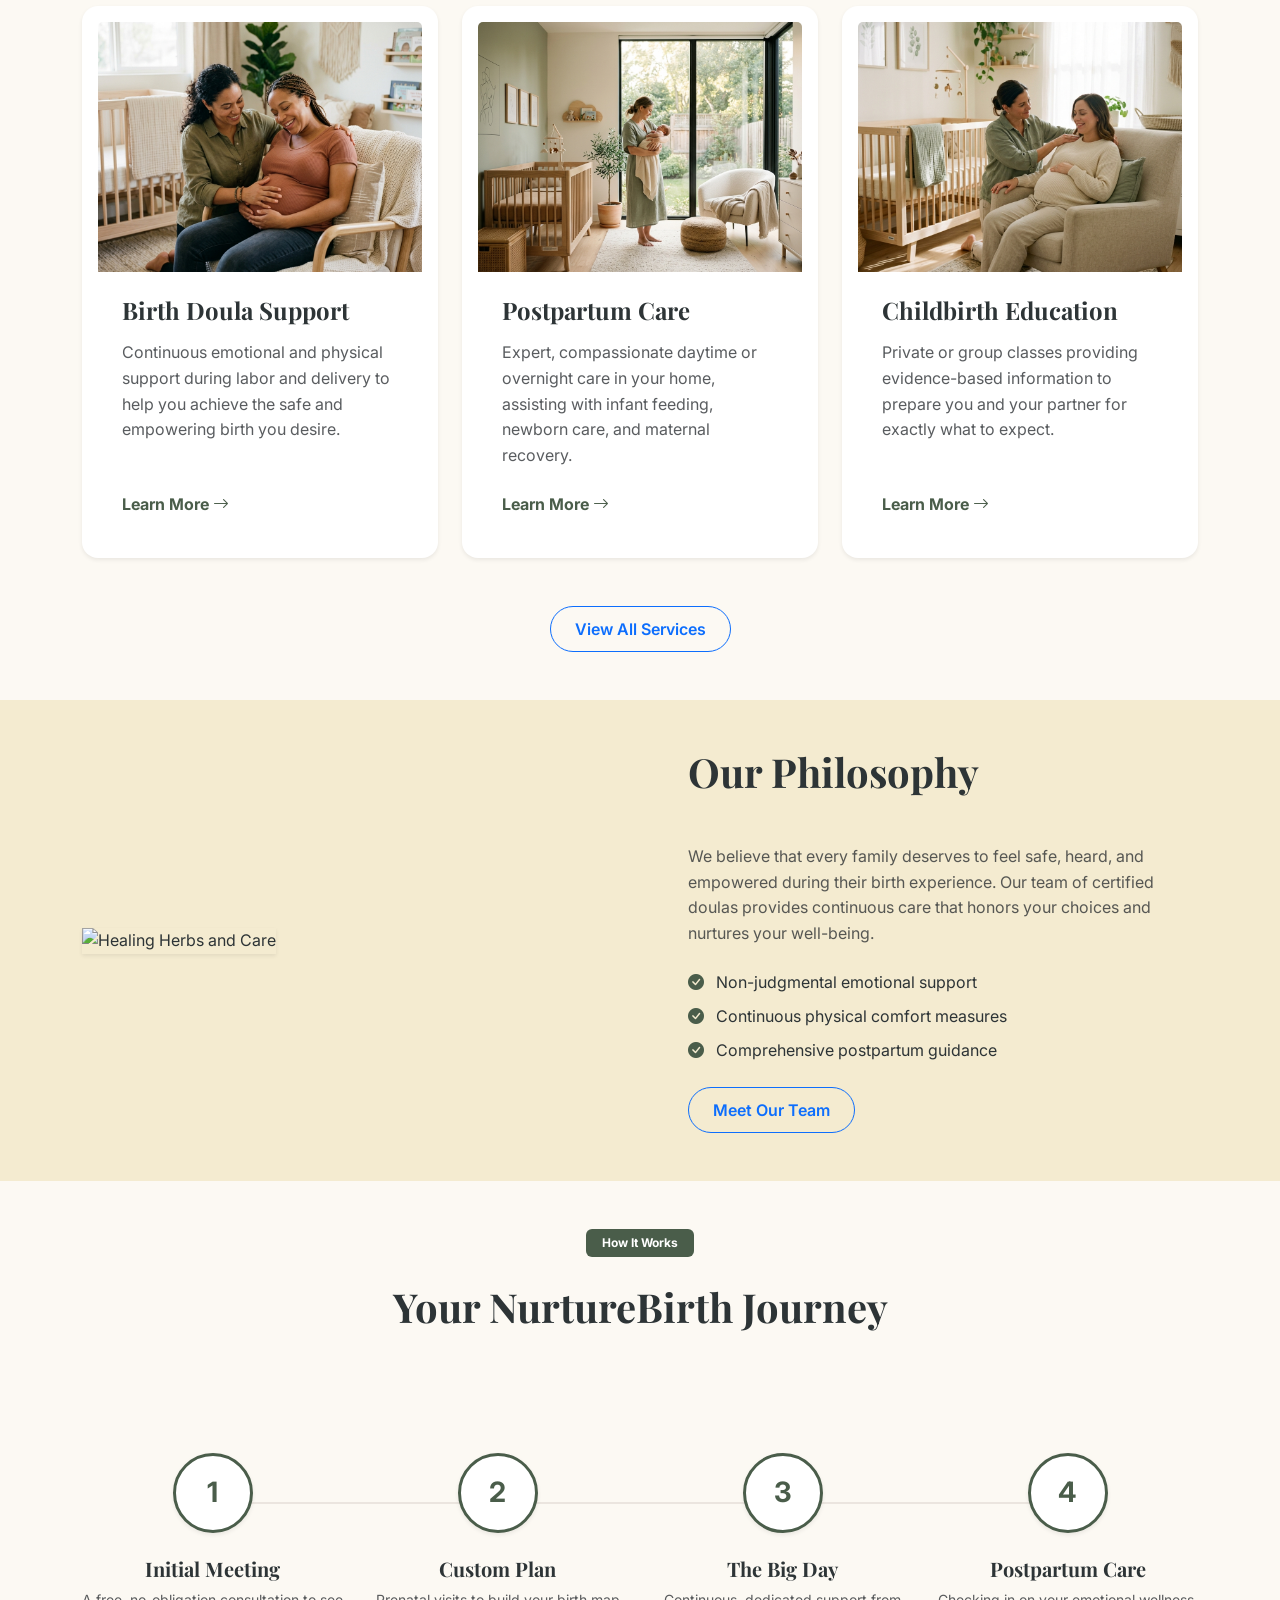
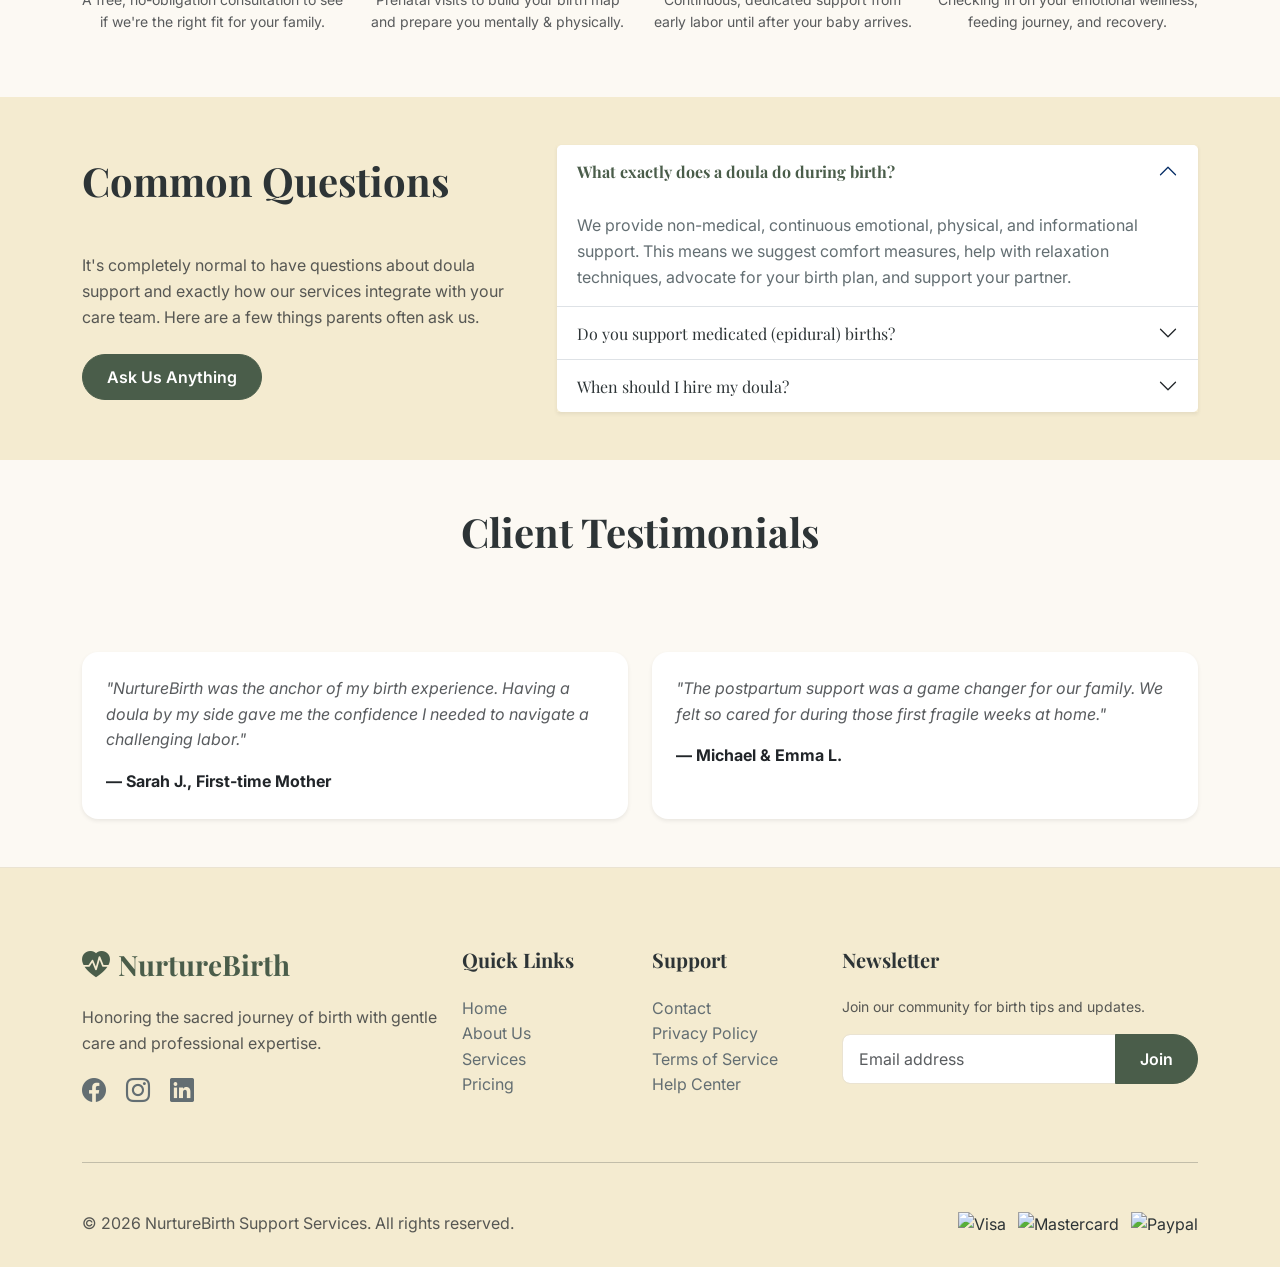
==== commit a8a0868c: "Improve navbar offcanvas and favicon" ====
--- a/index.html
+++ b/index.html
@@ -3,7 +3,7 @@
 <head>
     <meta charset="UTF-8">
     <meta name="viewport" content="width=device-width, initial-scale=1.0">
-    <title>NurtureBirth | Professional Doula & Birth Support Services</title>
+    <title>NurtureBirth | Professional Doula</title>
     <meta name="description" content="Empowering families through personalized birth and postpartum support. Your journey to parenthood starts with compassionate care.">
     
     <!-- Bootstrap 5 -->
@@ -12,7 +12,7 @@
     
     <!-- Google Fonts -->
     <link href="https://fonts.googleapis.com/css2?family=Inter:wght@400;500;600;700&family=Playfair+Display:wght@700&display=swap" rel="stylesheet">
-    <link rel="icon" href="assets/images/favicon.png" type="image/png">
+    <link rel="icon" href="assets/images/favicon.svg" type="image/svg+xml">
     
     <!-- Custom CSS -->
     <link rel="stylesheet" href="assets/css/style.css">
@@ -392,5 +392,7 @@
     <!-- Scripts -->
     <script src="https://cdn.jsdelivr.net/npm/bootstrap@5.3.2/dist/js/bootstrap.bundle.min.js"></script>
     <script src="assets/js/main.js"></script>
+    
+
 </body>
 </html>
--- a/assets/css/style.css
+++ b/assets/css/style.css
@@ -258,11 +258,27 @@
     border-color: #E6DBC0;
 }
 
+.social-auth-btn {
+    border-radius: 55px;
+    border-width: 1.5px;
+    font-weight: 600;
+    color: var(--text-color);
+    background-color: var(--card-bg);
+    box-shadow: 0 10px 25px rgba(0, 0, 0, 0.08);
+    transition: transform 0.25s ease, box-shadow 0.25s ease;
+}
+
+.social-auth-btn:hover {
+    background-color: #fff;
+    box-shadow: 0 12px 30px rgba(0, 0, 0, 0.15);
+    transform: translateY(-1px);
+}
+
 .login-btn {
     border-radius: 999px;
     padding: 0.45rem 1.6rem;
-    border: 1px solid var(--primary-color);
-    background-color: transparent;
+    border: 1.5px solid var(--primary-color);
+    background-color: var(--secondary-color);
     color: var(--primary-color);
     font-weight: 600;
     transition: var(--transition);
@@ -270,10 +286,38 @@
 
 .login-btn:hover,
 .login-btn:focus-visible {
-    background-color: var(--primary-color);
-    color: #fff;
-    box-shadow: 0 0 0 6px rgba(74, 93, 74, 0.15);
+    background-color: #fff;
+    color: var(--primary-color);
+    border-color: #fff;
+    box-shadow: 0 5px 20px rgba(0, 0, 0, 0.15);
     text-decoration: none;
+}
+
+.login-highlight {
+    margin-left: 0.4rem;
+    padding: 0.15rem 1.1rem;
+    border-radius: 999px;
+    border: 1.25px solid rgba(74, 93, 74, 0.4);
+    color: var(--primary-color);
+    font-weight: 600;
+    text-decoration: none;
+    background: rgba(74, 93, 74, 0.08);
+    transition: var(--transition);
+}
+
+.login-highlight:hover {
+    background: rgba(74, 93, 74, 0.15);
+    border-color: var(--primary-color);
+}
+
+[data-bs-theme="dark"] .login-highlight {
+    border-color: rgba(163, 193, 162, 0.35);
+    background: rgba(163, 193, 162, 0.12);
+    color: #DCE9DA;
+}
+
+.navbar .login-btn {
+    border-color: var(--primary-color);
 }
 
 /* Icon Toggle Buttons */
@@ -303,12 +347,25 @@
 /* Navbar */
 .navbar {
     background-color: var(--nav-bg);
-    backdrop-filter: blur(10px);
     border-bottom: 1px solid var(--border-color);
     padding: 1.2rem 0;
     transition: all 0.4s ease; /* Added for smooth scrolling effect */
 }
 
+/* Fix for mobile menu (offcanvas) inside navbar:
+   Applying backdrop-filter directly to .navbar makes it a containing block,
+   which confines the fixed offcanvas to the navbar height.
+   Using ::before allows the blur without breaking the offcanvas. */
+.navbar::before {
+    content: '';
+    position: absolute;
+    inset: 0;
+    backdrop-filter: blur(10px);
+    -webkit-backdrop-filter: blur(10px);
+    z-index: -1;
+    pointer-events: none;
+}
+
 [data-bs-theme="dark"] .navbar {
     border-bottom: 1px solid rgba(255, 255, 255, 0.1);
 }
@@ -316,6 +373,50 @@
 .navbar.scrolled {
     padding: 0.8rem 0;
     box-shadow: 0 4px 20px rgba(0,0,0,0.05);
+}
+
+.support-journey-frame {
+    background: linear-gradient(180deg, transparent 0%, rgba(0, 0, 0, 0.02) 100%), #f7f1e6;
+    border: 1px solid #e3d7c9;
+    border-radius: 1.5rem;
+    padding: 3rem;
+    box-shadow: 0 10px 30px rgba(18, 18, 18, 0.05);
+}
+
+.support-journey-frame .support-journey-card {
+    border: none;
+    background-color: transparent;
+    padding: 1.75rem;
+    border-radius: 1rem;
+    min-height: 100%;
+    display: flex;
+    flex-direction: column;
+    gap: 0.75rem;
+}
+
+.support-journey-frame .support-journey-card h4 {
+    margin-bottom: 0.5rem;
+}
+
+.support-journey-frame .support-journey-card p {
+    line-height: 1.6;
+}
+
+@media (max-width: 991px) {
+    .support-journey-frame {
+        padding: 2rem 1.5rem;
+    }
+
+    .support-journey-frame .support-journey-card {
+        padding: 1.5rem;
+        border-radius: 1rem;
+    }
+}
+
+@media (max-width: 767px) {
+    .support-journey-frame {
+        padding: 1.5rem 1rem;
+    }
 }
 
 .nav-link:not(.btn) {
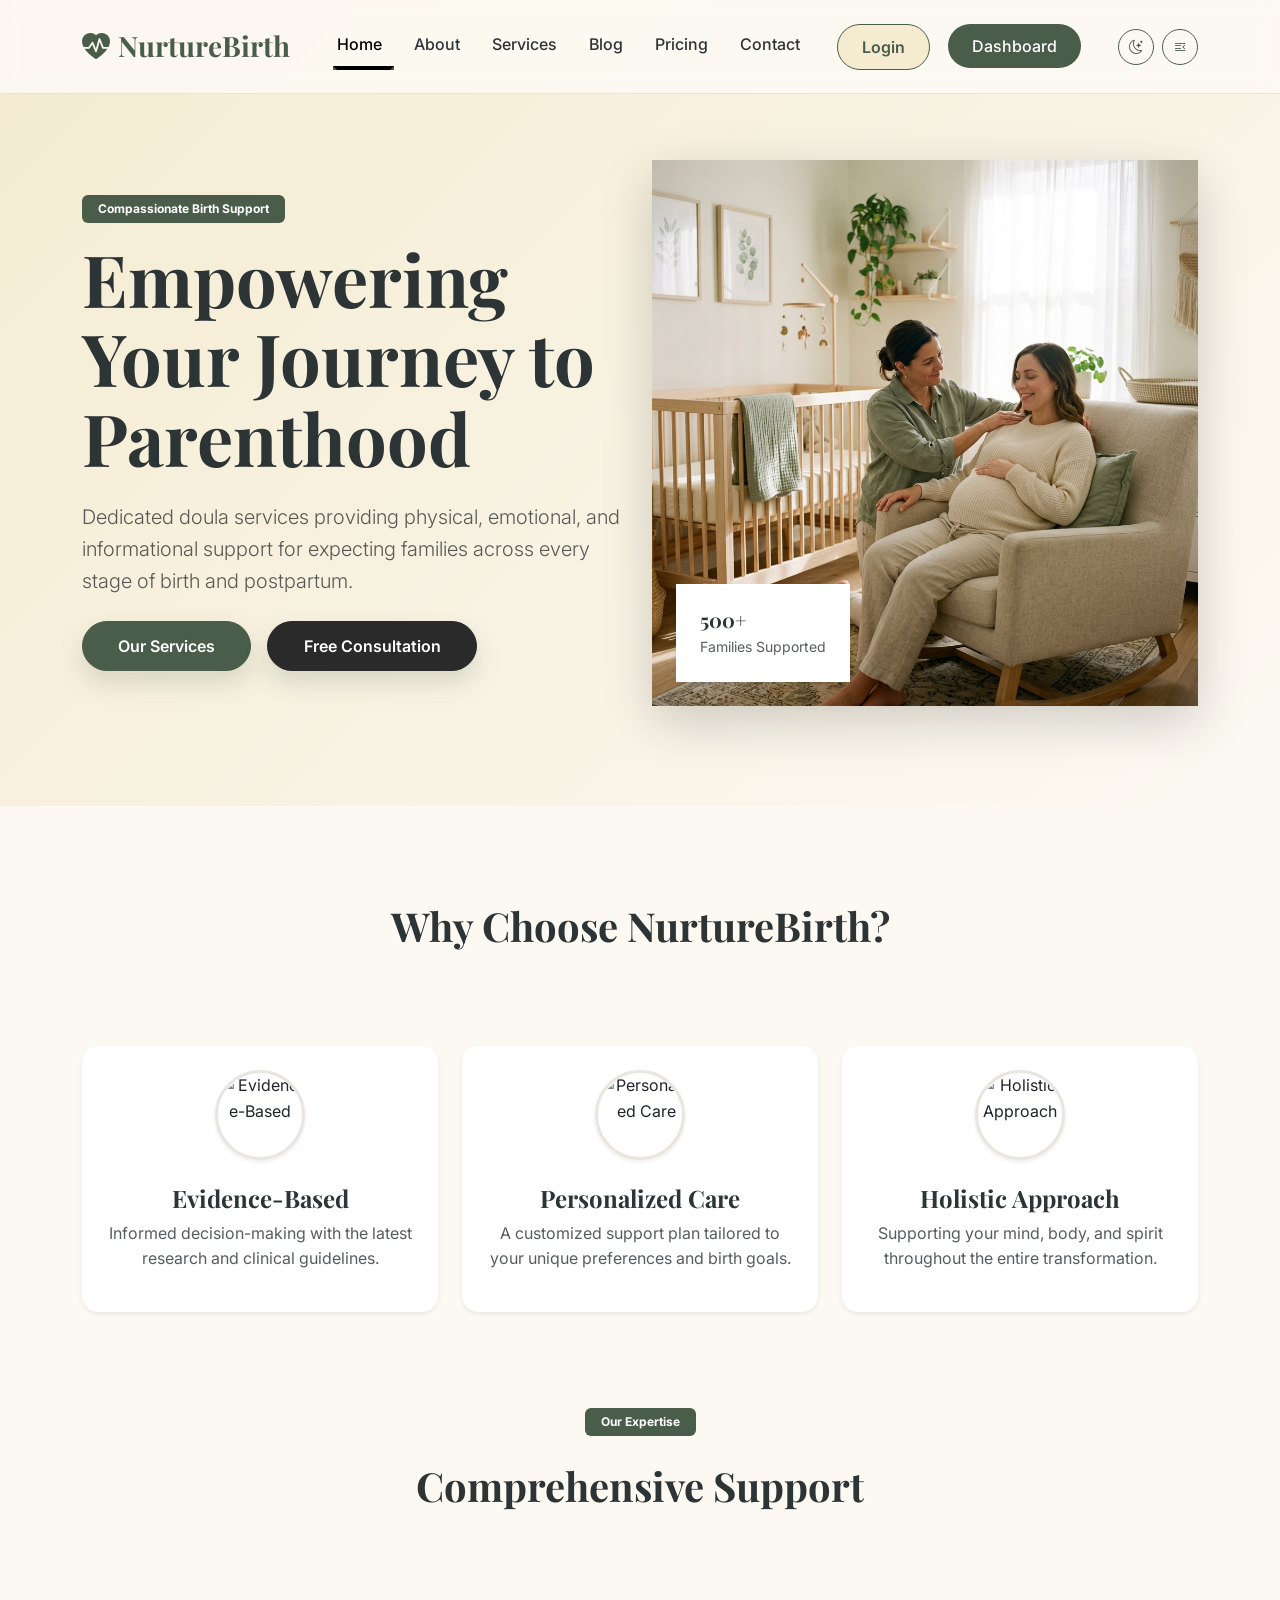
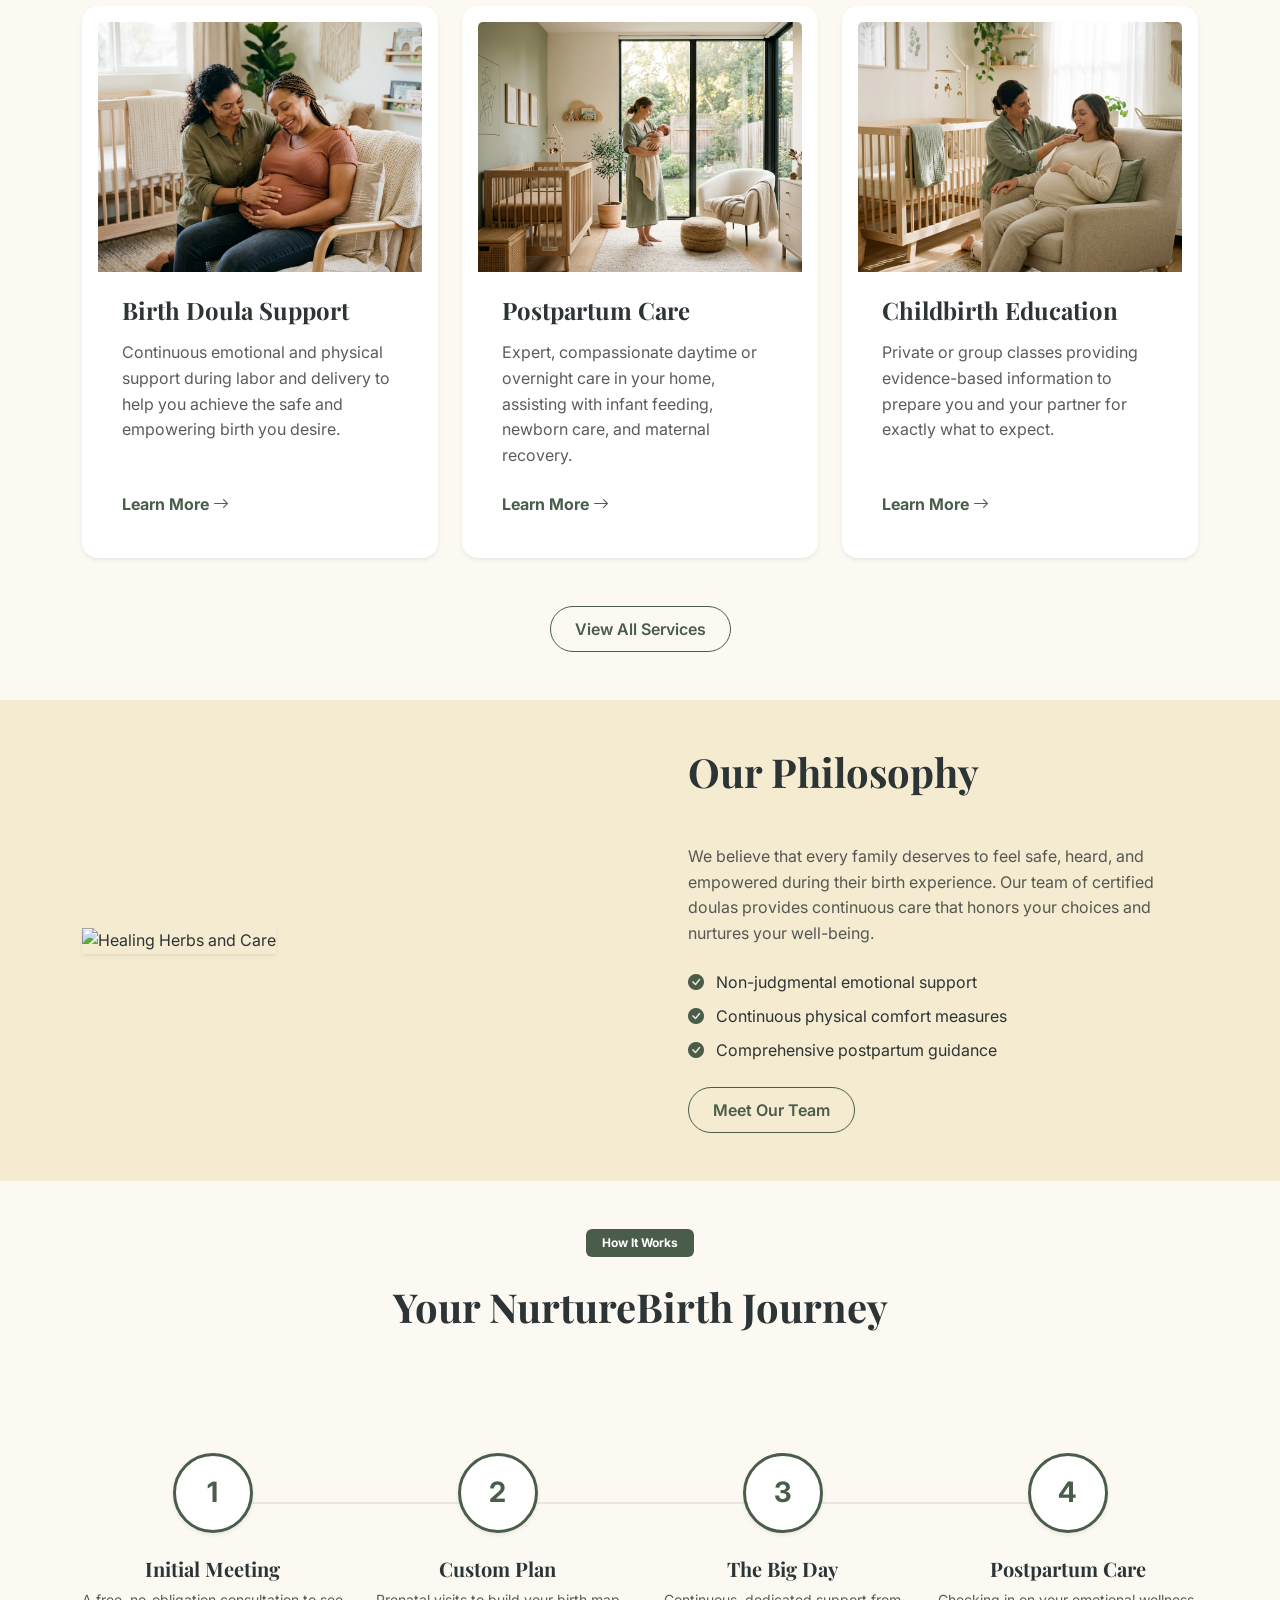
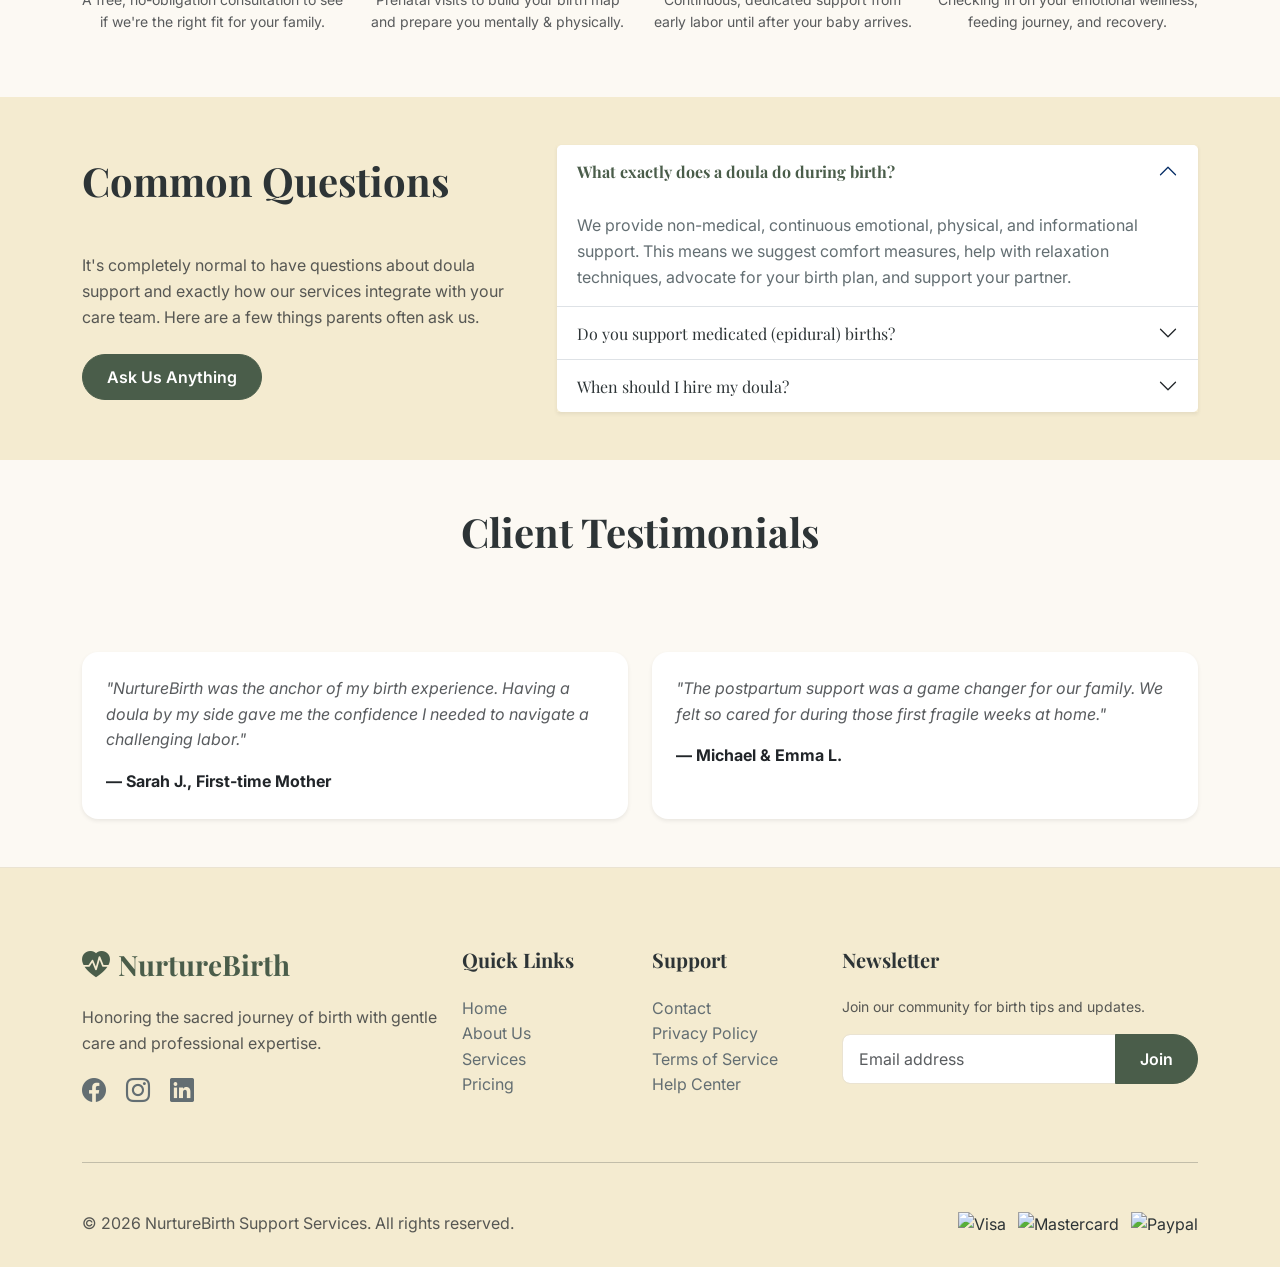
==== commit aaef7dc5: "UI Updates: Profile placement, layout fixes, and responsiveness adjustments" ====
--- a/index.html
+++ b/index.html
@@ -54,7 +54,7 @@
                         <li class="nav-item"><a class="nav-link" href="pricing.html">Pricing</a></li>
                         <li class="nav-item"><a class="nav-link" href="contact.html">Contact</a></li>
                         <li class="nav-item ms-lg-3">
-                            <a class="nav-link fw-semibold login-btn" href="login.html">Login</a>
+                            <a class="nav-link btn login-btn px-4 fw-semibold" href="login.html">Login</a>
                         </li>
                         <li class="nav-item ms-lg-2">
                             <a class="nav-link btn btn-primary px-4 text-white fw-medium" href="dashboard.html">Dashboard</a>
@@ -62,12 +62,12 @@
                     </ul>
                     
                     <!-- Theme & RTL Controls -->
-                    <div class="d-flex align-items-center mt-3 mt-lg-0 ms-lg-3 gap-2">
+                    <div class="d-flex align-items-center nav-controls mt-3 mt-lg-0 ms-lg-3 gap-2">
                         <button class="btn btn-sm btn-outline-secondary rounded-circle" id="theme-toggle" title="Toggle Theme">
                             <i class="bi bi-moon-stars"></i>
                         </button>
                         <button class="btn btn-sm btn-outline-secondary rounded-circle" id="rtl-toggle" title="Toggle RTL">
-                            <i class="bi bi-translate"></i>
+                            <i class="bi bi-text-indent-right"></i>
                         </button>
                     </div>
                 </div>
@@ -396,3 +396,4 @@
 
 </body>
 </html>
+
--- a/assets/css/style.css
+++ b/assets/css/style.css
@@ -215,6 +215,16 @@
     justify-content: center;
 }
 
+.team-row .team-photo {
+    width: 100%;
+    height: 340px;
+    object-fit: contain;
+    object-position: center;
+    background-color: var(--secondary-color);
+    padding: 1rem 0.5rem;
+    border-radius: var(--radius-md);
+}
+
 .team-card-body {
     display: flex;
     flex-direction: column;
@@ -256,6 +266,23 @@
 .btn-secondary:hover {
     background-color: #E6DBC0;
     border-color: #E6DBC0;
+}
+
+.btn-outline-primary, .btn-outline-secondary {
+    color: var(--primary-color);
+    border-color: var(--primary-color);
+    background-color: transparent;
+}
+
+.btn-outline-primary:hover, .btn-outline-primary:focus,
+.btn-outline-primary:active,
+.btn-outline-secondary:hover, .btn-outline-secondary:focus,
+.btn-outline-secondary:active {
+    color: #fff !important;
+    background-color: var(--primary-color) !important;
+    border-color: var(--primary-color) !important;
+    transform: translateY(-2px);
+    box-shadow: 0 4px 12px rgba(142, 172, 141, 0.3);
 }
 
 .social-auth-btn {
@@ -276,11 +303,15 @@
 
 .login-btn {
     border-radius: 999px;
-    padding: 0.45rem 1.6rem;
+    padding: 10px 24px;
     border: 1.5px solid var(--primary-color);
     background-color: var(--secondary-color);
     color: var(--primary-color);
     font-weight: 600;
+    line-height: 1.5;
+    display: inline-flex;
+    align-items: center;
+    justify-content: center;
     transition: var(--transition);
 }
 
@@ -320,6 +351,31 @@
     border-color: var(--primary-color);
 }
 
+[data-bs-theme="dark"] .login-btn {
+    border: none;
+    background-color: #fff;
+    color: #050505 !important;
+    text-shadow: 0 1px 1px rgba(255, 255, 255, 0.45);
+    font-weight: 700;
+    letter-spacing: 0.02em;
+    box-shadow: inset 0 0 0 1px rgba(0, 0, 0, 0.12);
+}
+
+[data-bs-theme="dark"] .nav-link.btn {
+    border: none;
+}
+
+.nav-controls {
+    margin-left: 1.5rem;
+    gap: 0.75rem;
+}
+
+@media (max-width: 1024px) {
+    .nav-controls {
+        margin-left: 0.75rem;
+    }
+}
+
 /* Icon Toggle Buttons */
 #theme-toggle, #rtl-toggle {
     width: 36px;
@@ -350,6 +406,7 @@
     border-bottom: 1px solid var(--border-color);
     padding: 1.2rem 0;
     transition: all 0.4s ease; /* Added for smooth scrolling effect */
+    z-index: 1030;
 }
 
 /* Fix for mobile menu (offcanvas) inside navbar:
@@ -367,7 +424,7 @@
 }
 
 [data-bs-theme="dark"] .navbar {
-    border-bottom: 1px solid rgba(255, 255, 255, 0.1);
+    border-bottom: none;
 }
 
 .navbar.scrolled {
@@ -421,10 +478,18 @@
 
 .nav-link:not(.btn) {
     font-weight: 500;
-    color: var(--text-color); /* Removed !important to allow utility overrides */
-    margin: 0 10px;
+    color: var(--text-color);
+    margin: 0 8px;
     position: relative;
     transition: var(--transition);
+}
+
+.nav-link.btn {
+    padding: 10px 24px !important;
+    margin: 0 5px;
+    display: inline-flex;
+    align-items: center;
+    justify-content: center;
 }
 
 /* Specific support for transparent navbars with light backgrounds (Home 2) */
@@ -444,7 +509,49 @@
     color: #fff !important;
 }
 
-.nav-link::after {
+.navbar-dark.bg-transparent .login-btn {
+    color: #fff;
+    border-color: rgba(255, 255, 255, 0.6);
+    background-color: rgba(255, 255, 255, 0.08);
+}
+
+.navbar-dark.bg-transparent .login-btn:hover,
+.navbar-dark.bg-transparent .login-btn:focus-visible {
+    background-color: #fff;
+    color: var(--primary-color);
+    border-color: #fff;
+}
+
+.navbar-dark.bg-transparent {
+    border-bottom-color: rgba(255, 255, 255, 0.2);
+}
+
+.nav-controls .btn {
+    width: 38px;
+    height: 38px;
+    padding: 0;
+    display: inline-flex;
+    align-items: center;
+    justify-content: center;
+}
+
+@media (max-width: 1199.98px) {
+    #offcanvasNavbar .navbar-nav {
+        gap: 0.85rem;
+    }
+    #offcanvasNavbar .login-btn,
+    #offcanvasNavbar .nav-link.btn {
+        width: 100%;
+    }
+    #offcanvasNavbar .nav-controls {
+        margin-top: 1.25rem;
+        padding-top: 1rem;
+        border-top: 1px solid var(--border-color);
+        justify-content: center;
+    }
+}
+
+.nav-link:not(.btn):not(.login-btn)::after {
     content: '';
     position: absolute;
     width: 0;
@@ -455,7 +562,16 @@
     transition: width 0.3s;
 }
 
-.nav-link.active::after, .nav-link:hover::after {
+.nav-link:not(.btn):not(.login-btn).active::after, .nav-link:not(.btn):not(.login-btn):hover::after {
+    width: 100%;
+}
+
+.navbar .nav-link.dropdown-toggle::after {
+    display: none;
+}
+
+.navbar .nav-link.dropdown-toggle.active::after {
+    display: block;
     width: 100%;
 }
 
@@ -471,6 +587,16 @@
 .social-links a:hover i {
     color: var(--hover-color) !important;
     transform: translateY(-3px);
+}
+
+/* Contact Page Social Icons */
+.contact-socials .btn {
+    width: 48px;
+    height: 48px;
+    padding: 0;
+    display: inline-flex;
+    align-items: center;
+    justify-content: center;
 }
 
 /* Contact Page — Location & Hours icons */
@@ -537,6 +663,52 @@
     outline-offset: 3px;
 }
 
+@media (max-width: 1024px) {
+    .contact-info .d-flex {
+        flex-direction: column;
+        align-items: center;
+        text-align: center;
+        gap: 0.65rem;
+        justify-content: center;
+    }
+
+    .contact-info .contact-icon-wrap {
+        margin-right: 0;
+        margin-bottom: 0.35rem;
+        margin-left: 0;
+    }
+
+    .contact-info h5,
+    .contact-info p {
+        text-align: center;
+    }
+
+.contact-info .d-flex.align-items-start {
+        align-items: center !important;
+        justify-content: center !important;
+    }
+
+    .contact-info .contact-icon-wrap {
+        margin-inline-start: 0 !important;
+        margin-inline-end: 0 !important;
+    }
+
+    .contact-section h2.brand-font.mb-4 {
+        text-align: center;
+    }
+
+    .contact-socials,
+    .contact-info + .social-links {
+        justify-content: center;
+        width: 100%;
+    }
+
+    .contact-socials .btn,
+    .contact-info + .social-links .btn {
+        margin: 0 0.35rem;
+    }
+}
+
 .icon-box .bi {
     font-size: 1.5rem;
     line-height: 1;
@@ -550,6 +722,49 @@
     font-size: 0.75rem;
 }
 
+.share-links {
+    display: flex;
+    align-items: center;
+    gap: 0.65rem;
+    flex-wrap: wrap;
+}
+
+.share-links a {
+    width: 34px;
+    height: 34px;
+    border-radius: 50%;
+    border: 1px solid rgba(46, 63, 48, 0.25);
+    display: inline-flex;
+    align-items: center;
+    justify-content: center;
+    color: var(--text-muted);
+    transition: var(--transition);
+}
+
+.share-links a:hover {
+    color: #fff;
+    border-color: var(--primary-color);
+    background-color: var(--primary-color);
+    box-shadow: 0 6px 18px rgba(0, 0, 0, 0.15);
+}
+
+@media (max-width: 768px) {
+    .share-links {
+        justify-content: center;
+        width: 100%;
+    }
+
+    .share-links span {
+        width: 100%;
+        text-align: center;
+    }
+
+    .share-links a {
+        width: 40px;
+        height: 40px;
+    }
+}
+
 /* Cards */
 .card {
     background-color: var(--card-bg);
@@ -563,6 +778,22 @@
 .card:hover {
     transform: translateY(-8px);
     box-shadow: 0 12px 30px rgba(0,0,0,0.08);
+}
+
+.pricing-section .card {
+    text-align: center;
+}
+
+.pricing-section .price-list {
+    padding-left: 0;
+    padding-right: 0;
+}
+
+.pricing-section .price-list li {
+    display: flex;
+    align-items: center;
+    justify-content: center;
+    gap: 0.45rem;
 }
 
 /* Accordion */
@@ -613,6 +844,38 @@
 .text-theme { color: var(--text-color) !important; }
 .text-muted-theme { color: var(--text-muted) !important; }
 
+#scrollTopBtn {
+    position: fixed;
+    right: clamp(1rem, 1.8vw, 1.8rem);
+    bottom: clamp(1rem, 2vw, 2.5rem);
+    width: 44px;
+    height: 44px;
+    border-radius: 50%;
+    border: none;
+    background-color: var(--primary-color);
+    color: #fff;
+    display: flex;
+    align-items: center;
+    justify-content: center;
+    box-shadow: 0 12px 25px rgba(0, 0, 0, 0.25);
+    cursor: pointer;
+    opacity: 0;
+    pointer-events: none;
+    transition: opacity 0.3s ease, transform 0.3s ease;
+    z-index: 1050;
+}
+
+#scrollTopBtn.visible {
+    opacity: 1;
+    pointer-events: auto;
+    transform: translateY(-5px);
+}
+
+#scrollTopBtn:focus-visible {
+    outline: 3px solid #fff;
+    outline-offset: 3px;
+}
+
 /* Sticky Nav for Dark Mode */
 [data-bs-theme="dark"] .navbar.bg-white {
     background-color: var(--card-bg) !important;
@@ -629,8 +892,8 @@
 
 [data-bs-theme="dark"] .offcanvas,
 [data-bs-theme="dark"] .dropdown-menu {
-    background-color: var(--card-bg) !important;
-    border: 1px solid var(--border-color) !important;
+    background-color: var(--card-bg);
+    border: 1px solid var(--border-color);
 }
 
 [data-bs-theme="dark"] .btn-close {
@@ -659,6 +922,28 @@
     margin-bottom: 1.5rem;
 }
 
+.service-hero {
+    padding-top: calc(3rem + 90px);
+}
+
+@media (max-width: 992px) {
+    .service-hero {
+        padding-top: calc(3rem + 125px);
+    }
+}
+
+@media (max-width: 768px) {
+    .service-hero {
+        padding-top: calc(3rem + 150px);
+    }
+}
+
+@media (max-width: 576px) {
+    .service-hero {
+        padding-top: calc(3rem + 175px);
+    }
+}
+
 .hero-cta-group .btn {
     border-radius: 999px;
     padding: 0.75rem 2.2rem;
@@ -689,6 +974,17 @@
     .hero-cta-group .btn {
         width: 100%;
         min-width: auto;
+    }
+}
+
+@media (max-width: 1024px) {
+    .pricing-section .card {
+        padding-left: 1.5rem;
+        padding-right: 1.5rem;
+    }
+
+    .pricing-section .price-list {
+        margin-inline: auto;
     }
 }
 
@@ -750,3 +1046,4 @@
     .hero-section { padding: 120px 0 60px; }
     .hero-title { font-size: 2.2rem; }
 }
+
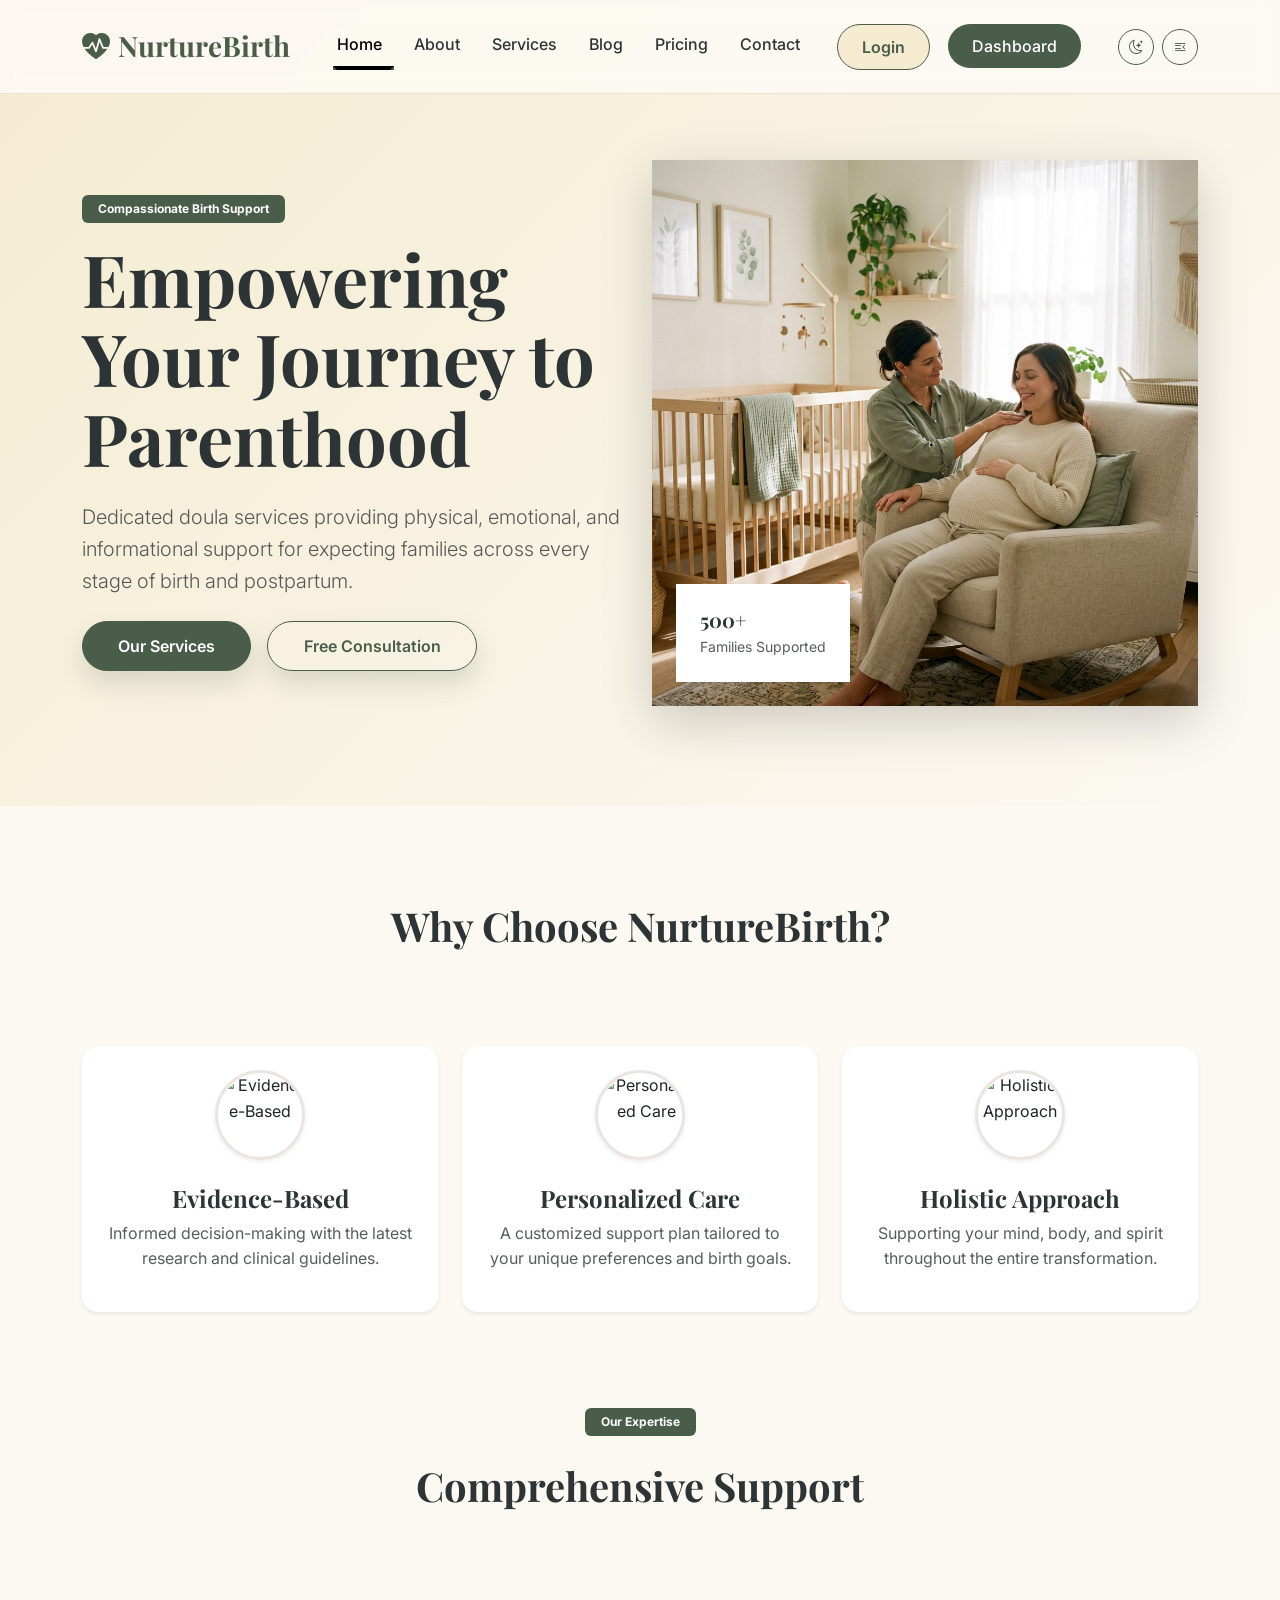
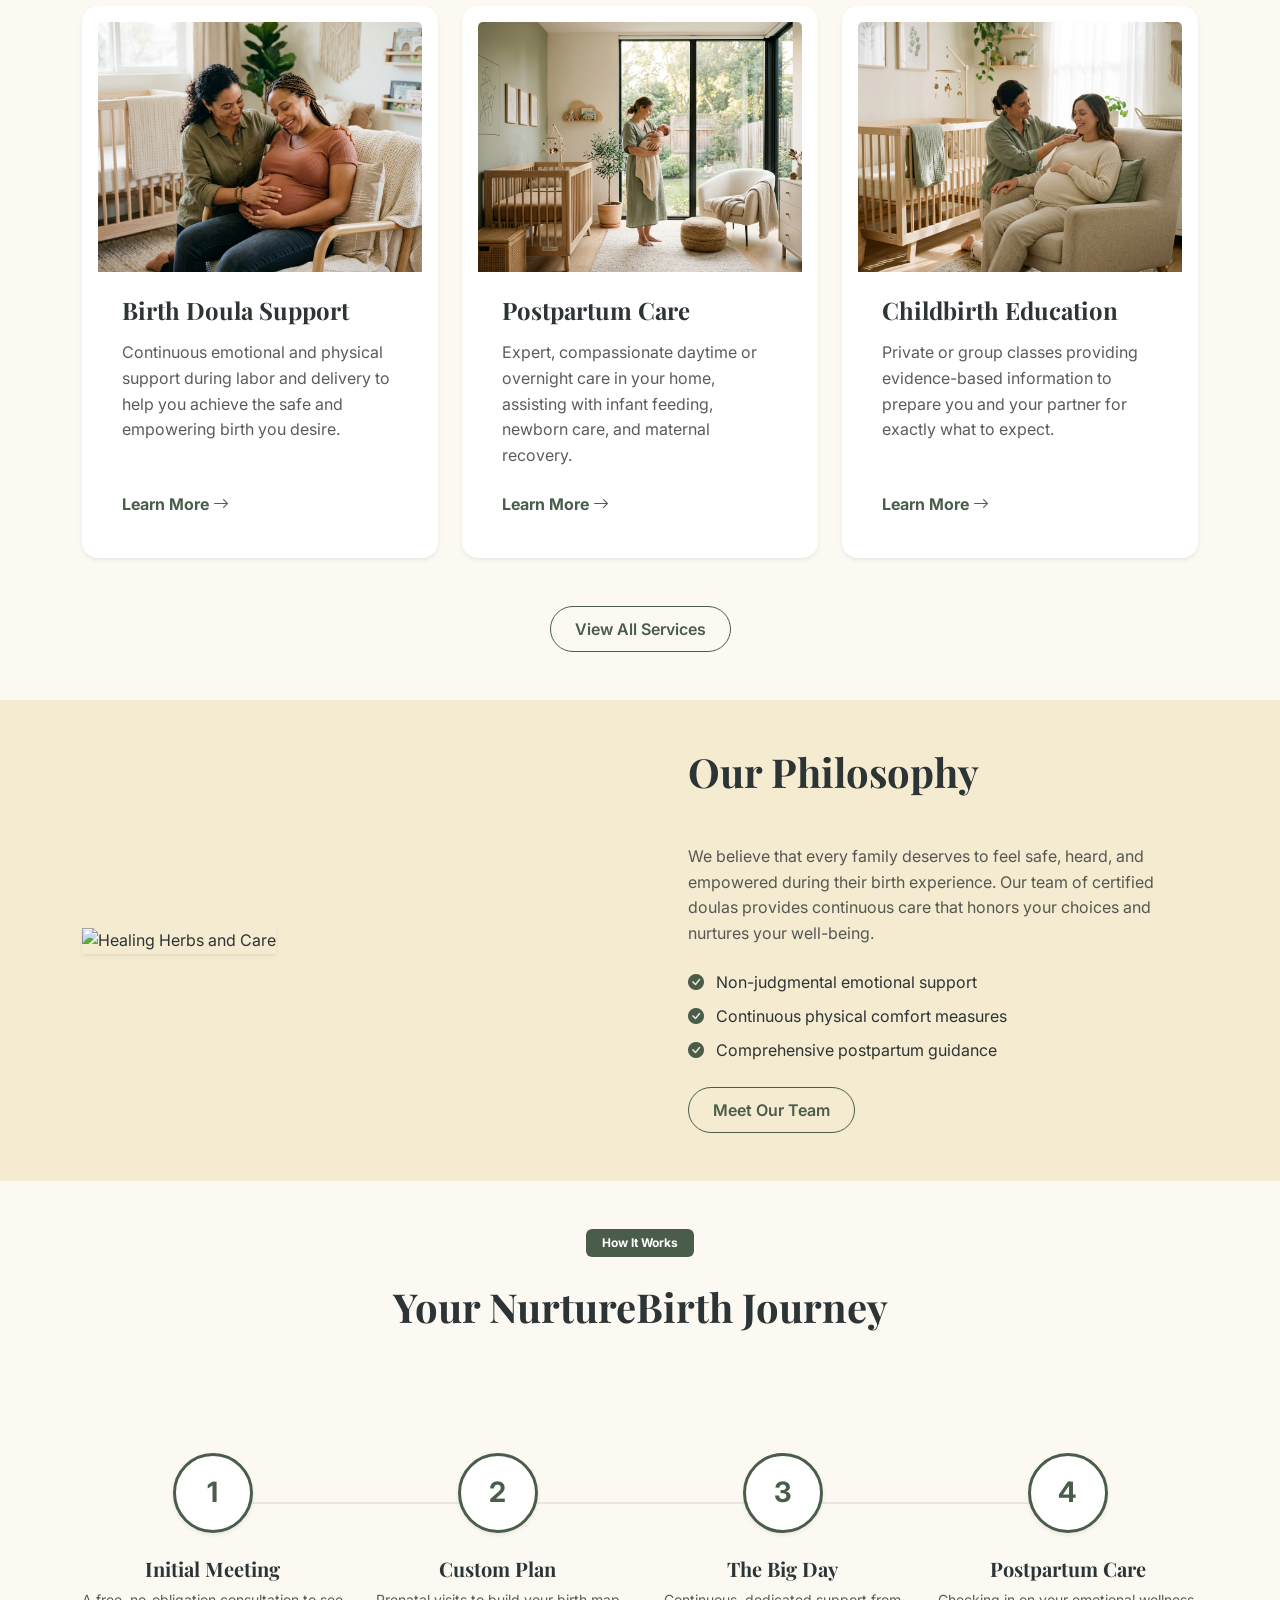
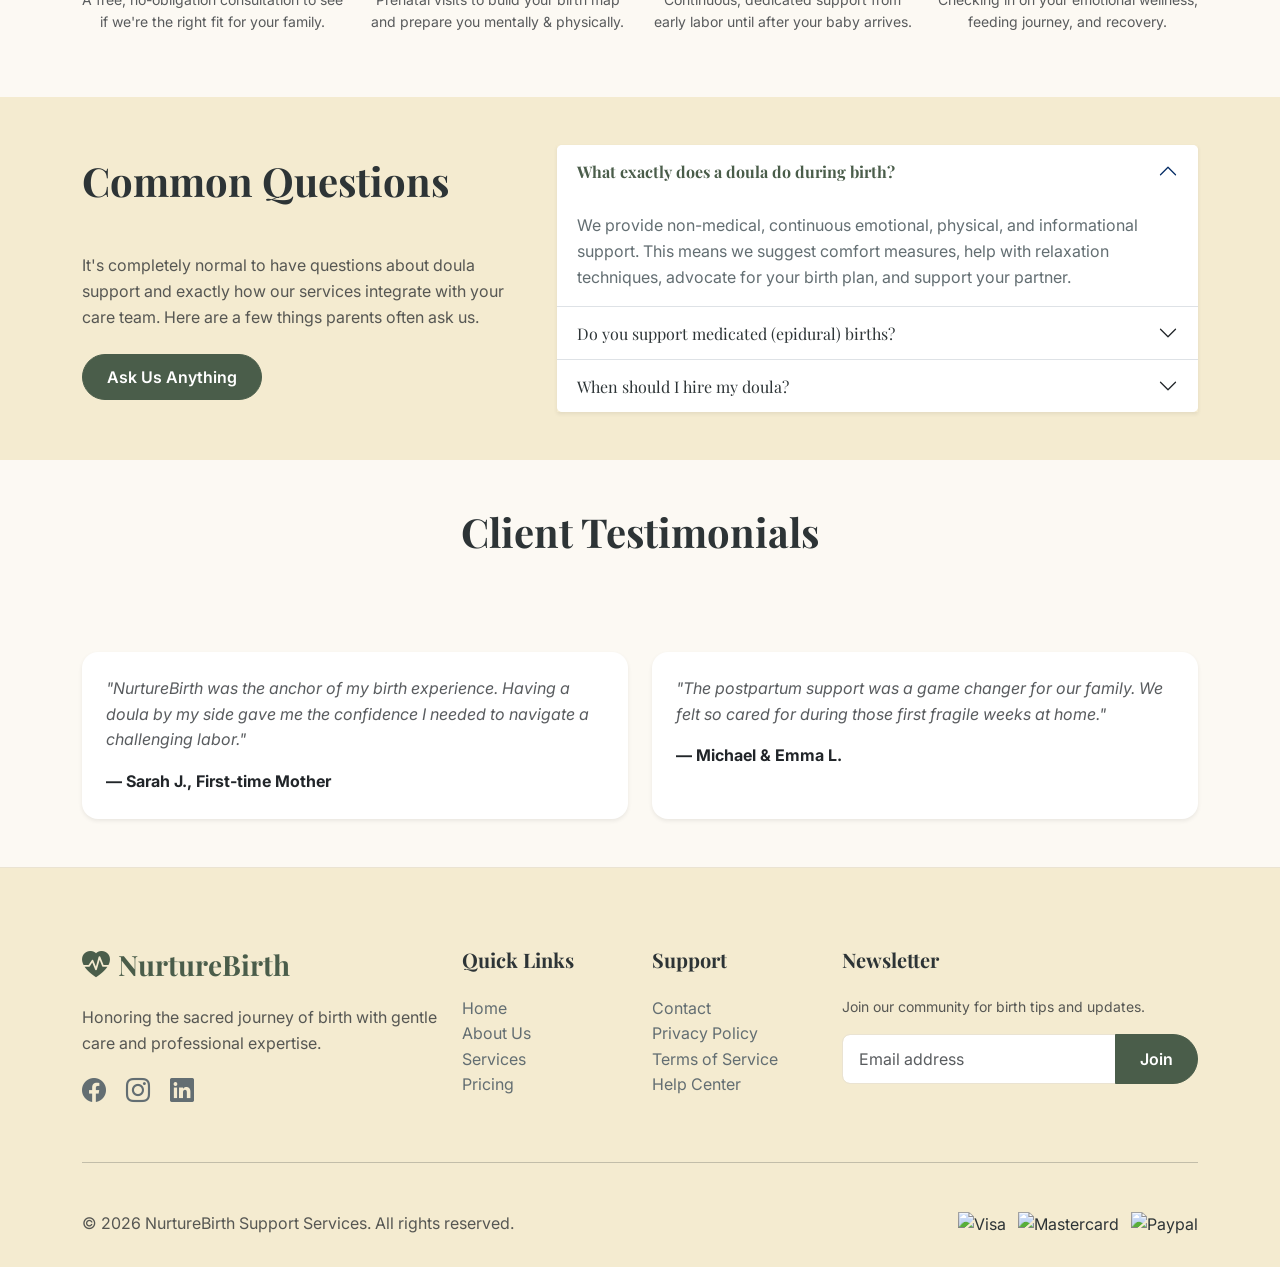
==== commit 04f19826: "Fix hero button colors to use website primary color" ====
--- a/index.html
+++ b/index.html
@@ -85,7 +85,7 @@
                     <p class="lead text-muted mb-4">Dedicated doula services providing physical, emotional, and informational support for expecting families across every stage of birth and postpartum.</p>
                     <div class="hero-cta-group d-flex flex-wrap gap-3">
                         <a href="services.html" class="btn btn-primary">Our Services</a>
-                        <a href="contact.html" class="btn btn-secondary">Free Consultation</a>
+                        <a href="contact.html" class="btn btn-outline-primary">Free Consultation</a>
                     </div>
                 </div>
                 <div class="col-lg-6 mt-5 mt-lg-0">
--- a/assets/css/style.css
+++ b/assets/css/style.css
@@ -245,9 +245,9 @@
 }
 
 .btn-primary {
-    background-color: var(--primary-color);
-    border-color: var(--primary-color);
-    color: #fff;
+    background-color: var(--primary-color) !important;
+    border-color: var(--primary-color) !important;
+    color: #fff !important;
 }
 
 .btn-primary:hover, .btn-primary:focus {
@@ -258,14 +258,14 @@
 }
 
 .btn-secondary {
-    background-color: var(--secondary-color);
-    border-color: var(--secondary-color);
-    color: var(--text-color);
+    background-color: var(--secondary-color) !important;
+    border-color: var(--secondary-color) !important;
+    color: var(--text-color) !important;
 }
 
 .btn-secondary:hover {
-    background-color: #E6DBC0;
-    border-color: #E6DBC0;
+    background-color: #E6DBC0 !important;
+    border-color: #E6DBC0 !important;
 }
 
 .btn-outline-primary, .btn-outline-secondary {
